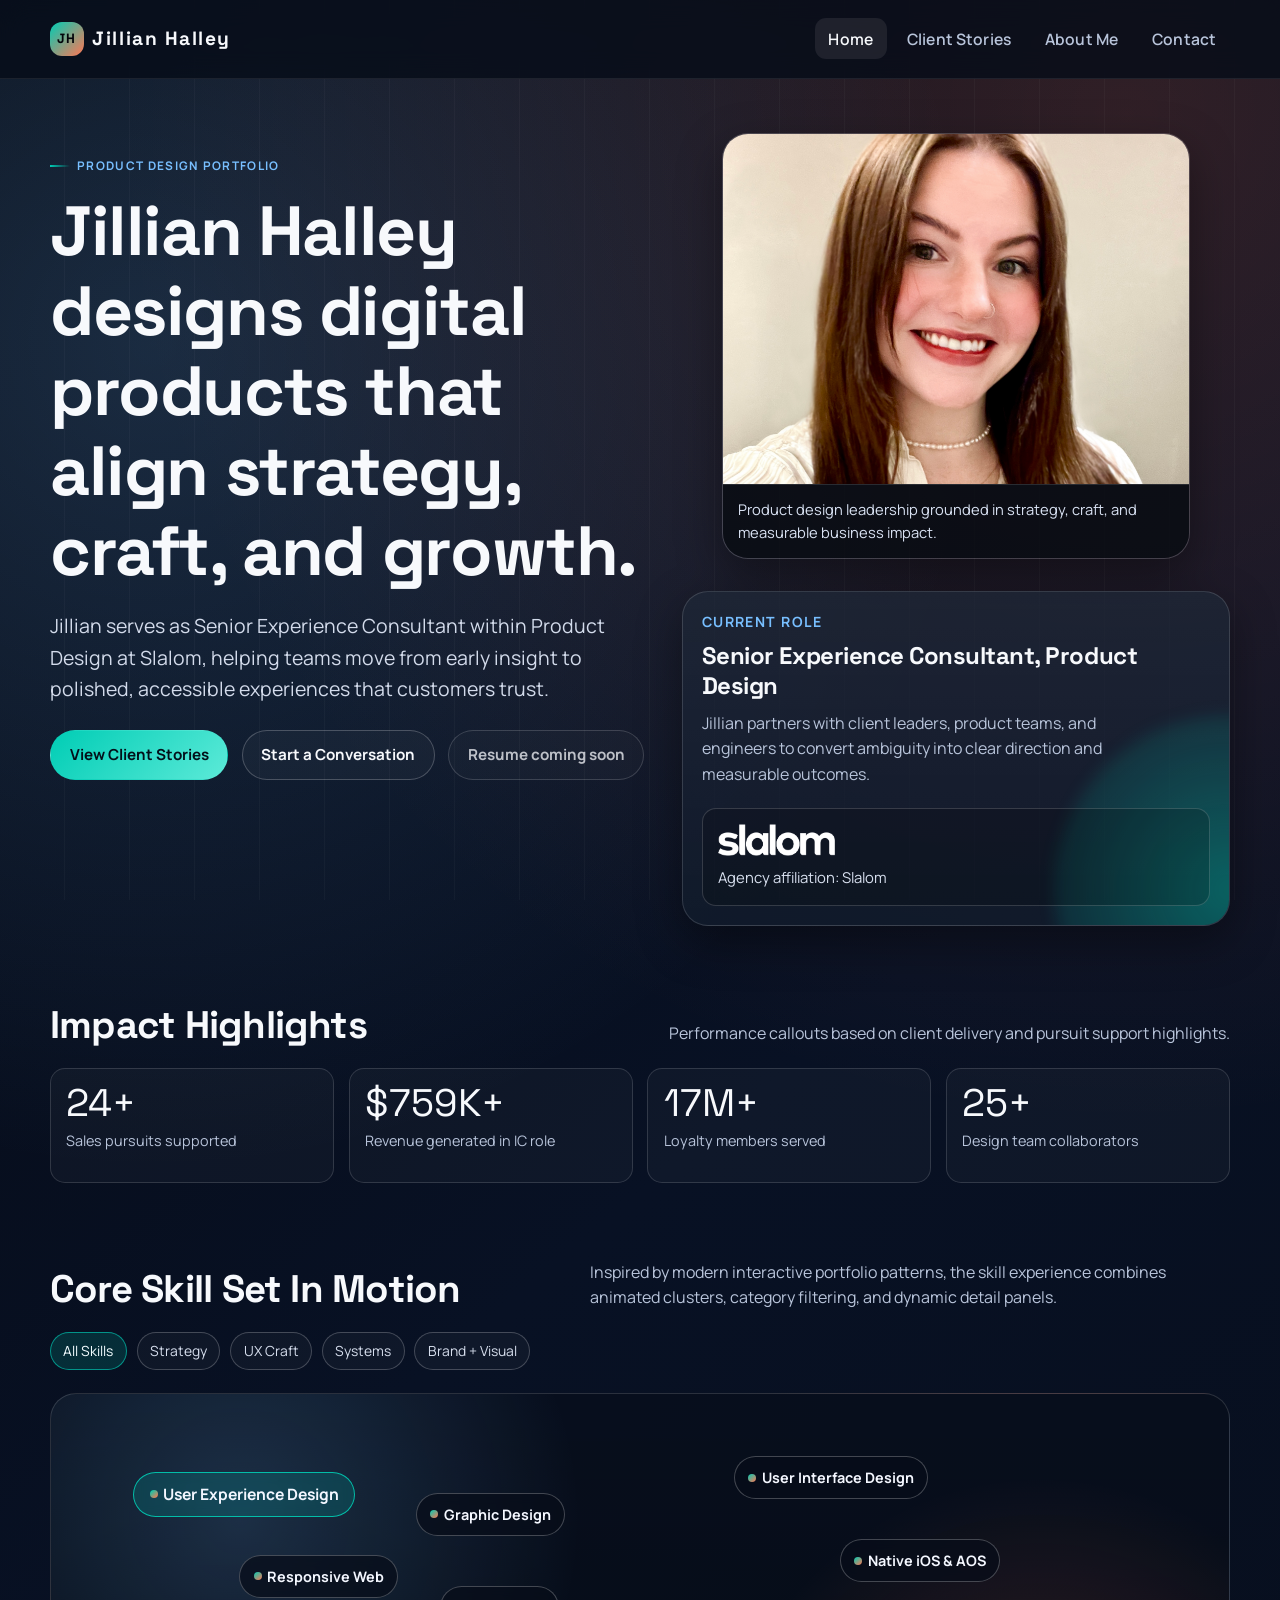
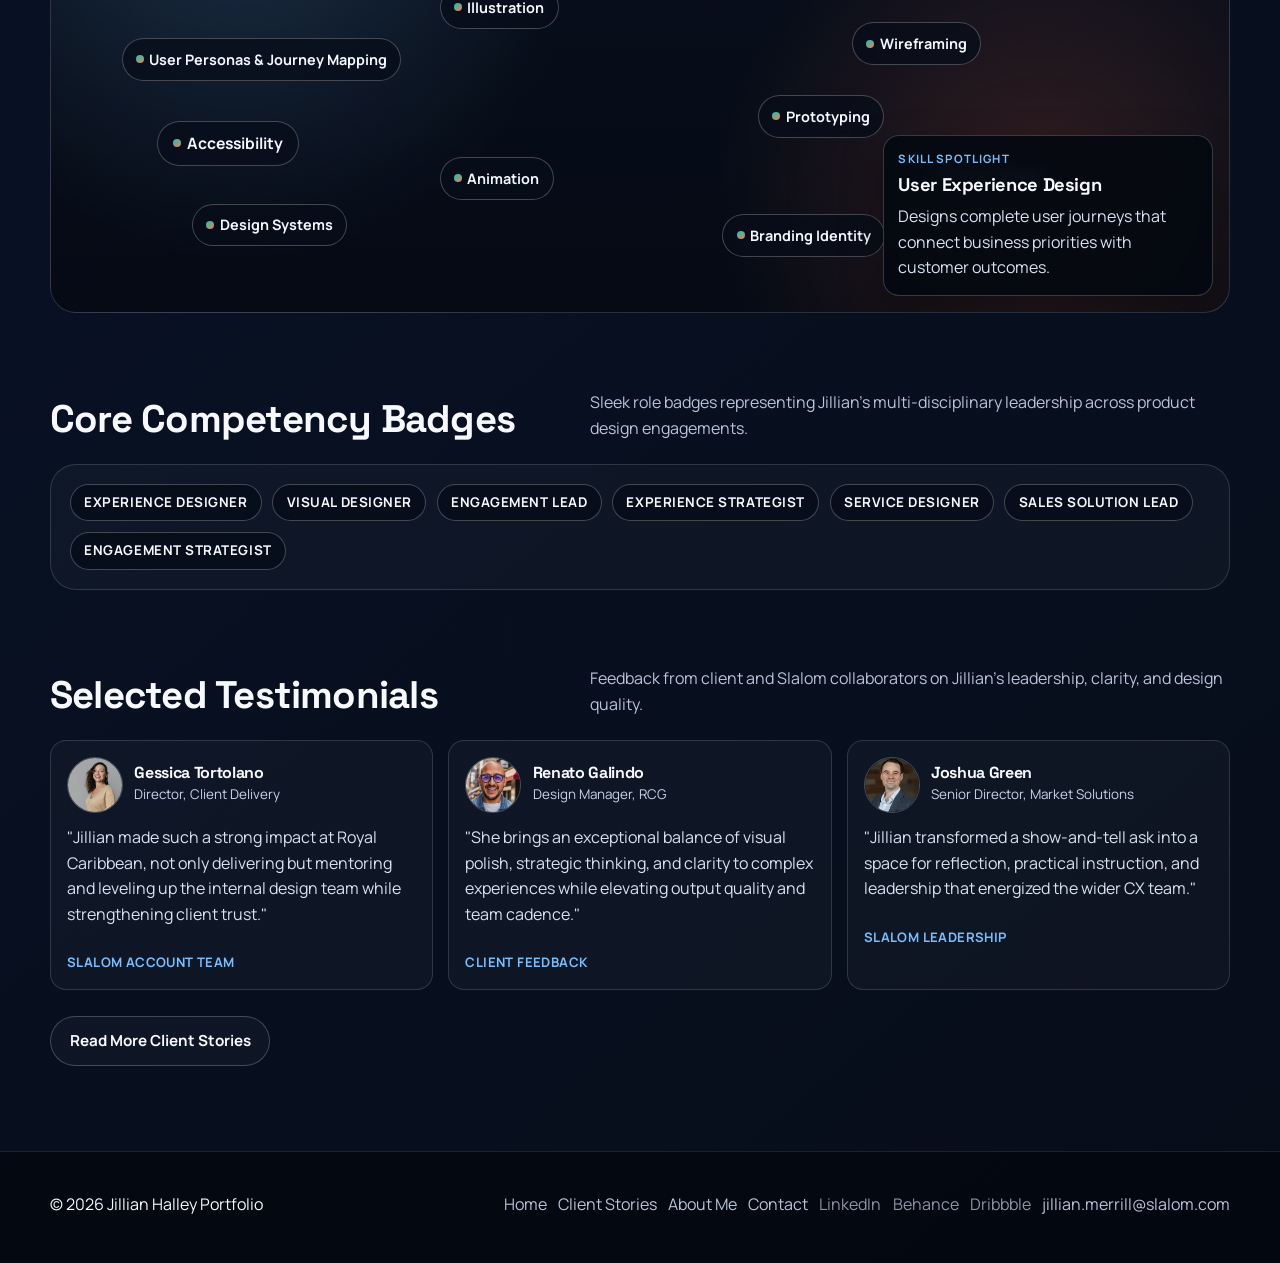
==== index.html @ aed51d33 "Add new testimonial image for Renato Galindo" ====
<!doctype html>
<html lang="en">
  <head>
    <meta charset="UTF-8" />
    <meta name="viewport" content="width=device-width, initial-scale=1.0" />
    <title>Jillian Halley | Portfolio</title>
    <meta
      name="description"
      content="Portfolio site for Jillian Halley, Senior Experience Consultant within Product Design at Slalom."
    />
    <link rel="stylesheet" href="styles.css" />
  </head>
  <body>
    <a class="skip-link" href="#main-content">Skip to main content</a>

    <header class="site-header">
      <div class="container nav-wrap">
        <a class="brand" href="index.html" aria-label="Jillian Halley home">
          <span class="brand-mark">JH</span>
          Jillian Halley
        </a>
        <button class="menu-toggle" type="button" aria-expanded="false" aria-controls="primary-nav">Menu</button>
        <nav class="site-nav" id="primary-nav" aria-label="Primary">
          <ul>
            <li><a href="index.html" aria-current="page">Home</a></li>
            <li><a href="client-stories.html">Client Stories</a></li>
            <li><a href="about.html">About Me</a></li>
            <li><a href="contact.html">Contact</a></li>
          </ul>
        </nav>
      </div>
    </header>

    <main id="main-content">
      <section class="container hero reveal">
        <div class="hero-copy">
          <p class="eyebrow">Product Design Portfolio</p>
          <h1>Jillian Halley designs digital products that align strategy, craft, and growth.</h1>
          <p class="lead">
            Jillian serves as Senior Experience Consultant within Product Design at Slalom, helping teams move
            from early insight to polished, accessible experiences that customers trust.
          </p>
          <div class="hero-actions">
            <a class="btn btn-primary" href="client-stories.html">View Client Stories</a>
            <a class="btn btn-secondary" href="contact.html">Start a Conversation</a>
            <a class="btn btn-secondary" data-site-link="resume-url" href="#" target="_blank" rel="noopener">
              <span data-site-text="resume-label">Resume coming soon</span>
            </a>
          </div>
        </div>

        <div class="hero-visual reveal" aria-label="Jillian portrait and role details">
          <figure class="hero-portrait-card">
            <img src="Jillian_Profile_Photo.jpg" alt="Portrait of Jillian Halley" />
            <figcaption>
              Product design leadership grounded in strategy, craft, and measurable business impact.
            </figcaption>
          </figure>

          <aside class="hero-panel" aria-label="Current role and affiliation">
            <div class="panel-content">
              <p class="panel-title">Current Role</p>
              <h2 class="panel-heading">Senior Experience Consultant, Product Design</h2>
              <p class="panel-copy">
                Jillian partners with client leaders, product teams, and engineers to convert ambiguity into clear
                direction and measurable outcomes.
              </p>
              <div class="slalom-lockup">
                <img src="slalom-logo-white-1500x400.png" alt="Slalom logo" />
                <p>Agency affiliation: Slalom</p>
              </div>
            </div>
          </aside>
        </div>
      </section>

      <section class="container section-block reveal" aria-labelledby="impact-heading">
        <div class="section-head">
          <h2 id="impact-heading">Impact Highlights</h2>
          <p>Performance callouts based on client delivery and pursuit support highlights.</p>
        </div>
        <div class="stat-grid">
          <article class="stat-card">
            <div class="stat-number" data-value="28" data-suffix="+">0</div>
            <p class="stat-label">Sales pursuits supported</p>
          </article>
          <article class="stat-card">
            <div class="stat-number" data-value="900" data-prefix="$" data-suffix="K+">0</div>
            <p class="stat-label">Revenue generated in IC role</p>
          </article>
          <article class="stat-card">
            <div class="stat-number" data-value="20" data-suffix="M+">0</div>
            <p class="stat-label">Loyalty members served</p>
          </article>
          <article class="stat-card">
            <div class="stat-number" data-value="30" data-suffix="+">0</div>
            <p class="stat-label">Design team collaborators</p>
          </article>
        </div>
      </section>

      <section class="container section-block reveal" aria-labelledby="skills-heading">
        <div class="section-head">
          <h2 id="skills-heading">Core Skill Set In Motion</h2>
          <p>
            Inspired by modern interactive portfolio patterns, the skill experience combines animated clusters,
            category filtering, and dynamic detail panels.
          </p>
        </div>

        <div class="skills-toolbar" role="toolbar" aria-label="Filter skills by domain">
          <button class="skill-filter is-active" type="button" data-filter="all">All Skills</button>
          <button class="skill-filter" type="button" data-filter="strategy">Strategy</button>
          <button class="skill-filter" type="button" data-filter="ux">UX Craft</button>
          <button class="skill-filter" type="button" data-filter="systems">Systems</button>
          <button class="skill-filter" type="button" data-filter="brand">Brand + Visual</button>
        </div>

        <div class="skills-lab" id="skills-lab" aria-label="Interactive skill map">
          <button class="skill-node is-featured" type="button" data-skill-group="strategy" data-depth="0.18" data-skill-label="User Experience Design" data-skill-detail="Designs complete user journeys that connect business priorities with customer outcomes." style="--x: 7%; --y: 15%; --delay: 0.2s;">User Experience Design</button>
          <button class="skill-node" type="button" data-skill-group="ux" data-depth="0.25" data-skill-label="User Interface Design" data-skill-detail="Builds polished, accessible interfaces that feel cohesive across product ecosystems." style="--x: 58%; --y: 12%; --delay: 0.7s;">User Interface Design</button>
          <button class="skill-node" type="button" data-skill-group="ux" data-depth="0.31" data-skill-label="Responsive Web" data-skill-detail="Designs adaptable layouts and interaction patterns for desktop, tablet, and mobile contexts." style="--x: 16%; --y: 31%; --delay: 0.3s;">Responsive Web</button>
          <button class="skill-node" type="button" data-skill-group="ux" data-depth="0.36" data-skill-label="Native iOS &amp; AOS" data-skill-detail="Shapes native mobile experiences tuned for platform conventions and behavior expectations." style="--x: 67%; --y: 28%; --delay: 0.8s;">Native iOS &amp; AOS</button>
          <button class="skill-node" type="button" data-skill-group="strategy" data-depth="0.22" data-skill-label="User Personas &amp; Journey Mapping" data-skill-detail="Synthesizes insights into practical artifacts that align teams around priority moments." style="--x: 6%; --y: 47%; --delay: 0.55s;">User Personas &amp; Journey Mapping</button>
          <button class="skill-node" type="button" data-skill-group="ux" data-depth="0.17" data-skill-label="Wireframing" data-skill-detail="Rapidly prototypes information architecture and interaction concepts for early alignment." style="--x: 68%; --y: 44%; --delay: 0.18s;">Wireframing</button>
          <button class="skill-node" type="button" data-skill-group="ux" data-depth="0.24" data-skill-label="Prototyping" data-skill-detail="Creates high-fidelity interaction prototypes to validate behavior before development." style="--x: 60%; --y: 58%; --delay: 0.9s;">Prototyping</button>
          <button class="skill-node is-featured" type="button" data-skill-group="strategy" data-depth="0.29" data-skill-label="Accessibility" data-skill-detail="Applies inclusive design standards to ensure products are usable and equitable for all users." style="--x: 9%; --y: 63%; --delay: 0.35s;">Accessibility</button>
          <button class="skill-node" type="button" data-skill-group="strategy" data-depth="0.34" data-skill-label="Service Design" data-skill-detail="Connects frontstage and backstage experiences to improve full-service journeys." style="--x: 73%; --y: 69%; --delay: 0.6s;">Service Design</button>
          <button class="skill-node" type="button" data-skill-group="systems" data-depth="0.23" data-skill-label="Design Systems" data-skill-detail="Develops scalable component logic and governance for consistent product delivery." style="--x: 12%; --y: 79%; --delay: 0.45s;">Design Systems</button>
          <button class="skill-node" type="button" data-skill-group="brand" data-depth="0.2" data-skill-label="Branding Identity" data-skill-detail="Aligns visual language and experience tone to strengthen brand recognition and trust." style="--x: 57%; --y: 81%; --delay: 0.95s;">Branding Identity</button>
          <button class="skill-node" type="button" data-skill-group="brand" data-depth="0.3" data-skill-label="Graphic Design" data-skill-detail="Creates communication assets that clarify ideas and strengthen narrative impact." style="--x: 31%; --y: 19%; --delay: 0.38s;">Graphic Design</button>
          <button class="skill-node" type="button" data-skill-group="brand" data-depth="0.27" data-skill-label="Illustration" data-skill-detail="Uses tailored illustration systems to add character, clarity, and emotional resonance." style="--x: 33%; --y: 37%; --delay: 0.65s;">Illustration</button>
          <button class="skill-node" type="button" data-skill-group="brand" data-depth="0.33" data-skill-label="Animation" data-skill-detail="Designs motion behaviors that guide attention and make interactions feel intuitive." style="--x: 33%; --y: 70%; --delay: 0.84s;">Animation</button>

          <aside class="skills-detail" aria-live="polite">
            <p class="skills-detail-eyebrow">Skill Spotlight</p>
            <h3 class="skills-detail-title">User Experience Design</h3>
            <p class="skills-detail-copy">Designs complete user journeys that connect business priorities with customer outcomes.</p>
          </aside>
        </div>
      </section>

      <section class="container section-block reveal" aria-labelledby="roles-heading">
        <div class="section-head">
          <h2 id="roles-heading">Core Competency Badges</h2>
          <p>Sleek role badges representing Jillian's multi-disciplinary leadership across product design engagements.</p>
        </div>
        <div class="roles-panel">
          <div class="badge-grid">
            <span class="role-badge" tabindex="0">Experience Designer<span class="role-hint">Leads end-to-end product journeys from discovery through high-fidelity validation.</span></span>
            <span class="role-badge" tabindex="0">Visual Designer<span class="role-hint">Translates strategy into crisp interfaces, typography, color systems, and interaction rhythm.</span></span>
            <span class="role-badge" tabindex="0">Engagement Lead<span class="role-hint">Aligns teams, manages momentum, and ensures design decisions stay connected to outcomes.</span></span>
            <span class="role-badge" tabindex="0">Experience Strategist<span class="role-hint">Defines opportunity spaces, prioritizes journeys, and builds a roadmap grounded in evidence.</span></span>
            <span class="role-badge" tabindex="0">Service Designer<span class="role-hint">Orchestrates frontstage and backstage touchpoints to improve full-service continuity.</span></span>
            <span class="role-badge" tabindex="0">Sales Solution Lead<span class="role-hint">Strengthens pursuit narratives with design-led storytelling and practical solution vision.</span></span>
            <span class="role-badge" tabindex="0">Engagement Strategist<span class="role-hint">Connects stakeholder goals, delivery plans, and design execution into one strategic thread.</span></span>
          </div>
        </div>
      </section>

      <section class="container section-block reveal" aria-labelledby="testimonials-heading">
        <div class="section-head">
          <h2 id="testimonials-heading">Selected Testimonials</h2>
          <p>Feedback from client and Slalom collaborators on Jillian's leadership, clarity, and design quality.</p>
        </div>
        <div class="quote-grid quote-grid-featured">
          <article class="quote-card quote-card-with-photo">
            <div class="quote-person">
              <img src="assets/testimonials/gessica-tortolano.jpg" alt="Portrait of Gessica Tortolano" />
              <div>
                <h3>Gessica Tortolano</h3>
                <p>Director, Client Delivery</p>
              </div>
            </div>
            <p>
              "Jillian made such a strong impact at Royal Caribbean, not only delivering but mentoring and leveling
              up the internal design team while strengthening client trust."
            </p>
            <span class="quote-source">Slalom Account Team</span>
          </article>
          <article class="quote-card quote-card-with-photo">
            <div class="quote-person">
              <img src="assets/testimonials/renato-galindo.jpg" alt="Portrait of Renato Galindo" />
              <div>
                <h3>Renato Galindo</h3>
                <p>Design Manager, RCG</p>
              </div>
            </div>
            <p>
              "She brings an exceptional balance of visual polish, strategic thinking, and clarity to complex
              experiences while elevating output quality and team cadence."
            </p>
            <span class="quote-source">Client Feedback</span>
          </article>
          <article class="quote-card quote-card-with-photo">
            <div class="quote-person">
              <img src="assets/testimonials/joshua-green.jpg" alt="Portrait of Joshua Green" />
              <div>
                <h3>Joshua Green</h3>
                <p>Senior Director, Market Solutions</p>
              </div>
            </div>
            <p>
              "Jillian transformed a show-and-tell ask into a space for reflection, practical instruction, and
              leadership that energized the wider CX team."
            </p>
            <span class="quote-source">Slalom Leadership</span>
          </article>
        </div>
        <div class="hero-actions">
          <a class="btn btn-secondary" href="client-stories.html">Read More Client Stories</a>
        </div>
      </section>
    </main>

    <footer class="site-footer">
      <div class="container footer-wrap">
        <p>&copy; <span class="js-year"></span> Jillian Halley Portfolio</p>
        <ul class="footer-links" aria-label="Footer links">
          <li><a href="index.html">Home</a></li>
          <li><a href="client-stories.html">Client Stories</a></li>
          <li><a href="about.html">About Me</a></li>
          <li><a href="contact.html">Contact</a></li>
          <li><a data-site-link="linkedin-url" href="#" target="_blank" rel="noopener">LinkedIn</a></li>
          <li><a data-site-link="behance-url" href="#" target="_blank" rel="noopener">Behance</a></li>
          <li><a data-site-link="dribbble-url" href="#" target="_blank" rel="noopener">Dribbble</a></li>
          <li><a data-site-link="contact-email" href="#">Email</a></li>
        </ul>
      </div>
    </footer>

    <script src="site-content.js"></script>
    <script src="script.js"></script>
  </body>
</html>
---- styles.css ----
@import url('https://fonts.googleapis.com/css2?family=Manrope:wght@400;500;600;700;800&family=Space+Grotesk:wght@500;600;700&display=swap');

:root {
  --bg: #070d19;
  --bg-soft: #101a2c;
  --bg-elevated: rgba(12, 22, 40, 0.74);
  --text: #f7f9fc;
  --muted: #b8c4da;
  --accent: #00cdb5;
  --accent-2: #ff7654;
  --accent-3: #78bfff;
  --line: rgba(255, 255, 255, 0.14);
  --ring: rgba(0, 205, 181, 0.35);
  --shadow: 0 16px 45px rgba(0, 0, 0, 0.38);
  --radius-lg: 26px;
  --radius-md: 16px;
  --radius-sm: 12px;
  --max-width: 1180px;
}

* {
  box-sizing: border-box;
}

html {
  scroll-behavior: smooth;
}

body {
  margin: 0;
  font-family: 'Manrope', 'Avenir Next', 'Segoe UI', sans-serif;
  color: var(--text);
  line-height: 1.6;
  background:
    radial-gradient(circle at 12% 12%, rgba(120, 191, 255, 0.18), transparent 30%),
    radial-gradient(circle at 88% 4%, rgba(255, 118, 84, 0.17), transparent 34%),
    linear-gradient(140deg, #050913 0%, #081124 44%, #070d19 100%);
  min-height: 100vh;
}

body::before {
  content: '';
  position: fixed;
  inset: 0;
  z-index: -1;
  background:
    repeating-linear-gradient(
      90deg,
      transparent 0,
      transparent 64px,
      rgba(255, 255, 255, 0.03) 64px,
      rgba(255, 255, 255, 0.03) 65px
    );
  pointer-events: none;
}

img {
  max-width: 100%;
  display: block;
}

a {
  color: inherit;
}

.skip-link {
  position: absolute;
  left: -999px;
  top: 0;
  background: #ffffff;
  color: #071024;
  padding: 0.65rem 0.95rem;
  border-radius: 0 0 10px 10px;
  z-index: 1000;
}

.skip-link:focus {
  left: 14px;
}

.container {
  width: min(100% - 2.2rem, var(--max-width));
  margin: 0 auto;
}

.site-header {
  position: sticky;
  top: 0;
  z-index: 40;
  backdrop-filter: blur(14px);
  background: rgba(7, 13, 25, 0.82);
  border-bottom: 1px solid rgba(255, 255, 255, 0.08);
}

.nav-wrap {
  display: flex;
  align-items: center;
  justify-content: space-between;
  gap: 1rem;
  min-height: 78px;
}

.brand {
  font-family: 'Space Grotesk', 'Avenir Next', sans-serif;
  font-size: 1.2rem;
  font-weight: 700;
  text-decoration: none;
  letter-spacing: 0.08em;
  display: inline-flex;
  align-items: center;
  gap: 0.55rem;
}

.brand-mark {
  width: 2.1rem;
  height: 2.1rem;
  border-radius: 0.75rem;
  background: linear-gradient(135deg, var(--accent) 0%, var(--accent-2) 100%);
  color: #03050a;
  display: inline-grid;
  place-items: center;
  font-size: 0.84rem;
  font-weight: 800;
}

.site-nav ul {
  list-style: none;
  margin: 0;
  padding: 0;
  display: flex;
  align-items: center;
  gap: 0.4rem;
}

.site-nav a {
  text-decoration: none;
  font-weight: 600;
  font-size: 0.98rem;
  letter-spacing: 0.01em;
  padding: 0.6rem 0.86rem;
  border-radius: 0.7rem;
  color: var(--muted);
}

.site-nav a:hover,
.site-nav a:focus-visible,
.site-nav a[aria-current='page'] {
  color: var(--text);
  background: rgba(255, 255, 255, 0.08);
}

.menu-toggle {
  display: none;
  border: 1px solid var(--line);
  background: rgba(255, 255, 255, 0.04);
  color: var(--text);
  padding: 0.46rem 0.82rem;
  border-radius: 0.65rem;
  font-weight: 700;
}

main {
  padding: 2.4rem 0 5.3rem;
}

.section-block {
  margin-top: 4.8rem;
}

.eyebrow {
  display: inline-flex;
  align-items: center;
  gap: 0.45rem;
  margin: 0 0 0.95rem;
  color: var(--accent-3);
  text-transform: uppercase;
  letter-spacing: 0.11em;
  font-size: 0.74rem;
  font-weight: 700;
}

.eyebrow::before {
  content: '';
  width: 1.25rem;
  height: 2px;
  background: linear-gradient(90deg, var(--accent), transparent);
}

h1,
h2,
h3 {
  margin: 0;
  line-height: 1.15;
  font-family: 'Space Grotesk', 'Avenir Next', sans-serif;
  letter-spacing: -0.02em;
}

h1 {
  font-size: clamp(2.2rem, 6vw, 4.35rem);
  max-width: 14ch;
}

h2 {
  font-size: clamp(1.5rem, 3vw, 2.4rem);
}

.hero {
  display: grid;
  grid-template-columns: 1.05fr 0.95fr;
  gap: 1.6rem;
  align-items: stretch;
}

.hero-visual {
  display: grid;
  gap: 1rem;
}

.hero-portrait-card {
  border: 1px solid var(--line);
  border-radius: var(--radius-lg);
  overflow: hidden;
  background: rgba(255, 255, 255, 0.04);
  box-shadow: var(--shadow);
}

.hero-portrait-card img {
  width: 100%;
  aspect-ratio: 4 / 3;
  object-fit: cover;
}

.hero-portrait-card figcaption {
  margin: 0;
  padding: 0.8rem 0.95rem;
  color: #d9e2f3;
  font-size: 0.92rem;
  border-top: 1px solid rgba(255, 255, 255, 0.12);
  background: rgba(5, 9, 16, 0.8);
}

.hero-copy {
  padding: 2rem 0 0.6rem;
}

.lead {
  margin: 1.2rem 0 0;
  font-size: clamp(1rem, 1.6vw, 1.22rem);
  color: #d3dbeb;
  max-width: 58ch;
}

.hero-actions {
  display: flex;
  align-items: center;
  gap: 0.85rem;
  margin-top: 1.65rem;
  flex-wrap: wrap;
}

.btn {
  text-decoration: none;
  display: inline-flex;
  align-items: center;
  justify-content: center;
  gap: 0.4rem;
  border-radius: 999px;
  padding: 0.74rem 1.16rem;
  font-weight: 700;
  font-size: 0.95rem;
  border: 1px solid transparent;
  transition: transform 220ms ease, background-color 220ms ease, border-color 220ms ease;
}

.btn:hover,
.btn:focus-visible {
  transform: translateY(-2px);
}

.btn-primary {
  color: #03101a;
  background: linear-gradient(135deg, var(--accent), #5cead8);
}

.btn-secondary {
  border-color: rgba(255, 255, 255, 0.22);
  color: var(--text);
  background: rgba(255, 255, 255, 0.03);
}

.hero-panel {
  border: 1px solid var(--line);
  border-radius: var(--radius-lg);
  background:
    linear-gradient(180deg, rgba(255, 255, 255, 0.06), rgba(255, 255, 255, 0.02)),
    var(--bg-elevated);
  box-shadow: var(--shadow);
  position: relative;
  overflow: hidden;
}

.hero-panel::after {
  content: '';
  position: absolute;
  inset: auto -32% -42% auto;
  width: 350px;
  aspect-ratio: 1 / 1;
  border-radius: 50%;
  background: radial-gradient(circle, rgba(0, 205, 181, 0.4), rgba(0, 205, 181, 0));
  filter: blur(8px);
}

.panel-content {
  padding: 1.2rem;
  position: relative;
  z-index: 2;
}

.panel-title {
  margin: 0;
  font-size: 0.88rem;
  text-transform: uppercase;
  letter-spacing: 0.1em;
  color: var(--accent-3);
  font-weight: 700;
}

.panel-heading {
  margin-top: 0.45rem;
  font-size: 1.5rem;
  line-height: 1.25;
}

.panel-copy {
  margin-top: 0.62rem;
  color: var(--muted);
  max-width: 44ch;
}

.slalom-lockup {
  margin-top: 1.3rem;
  border: 1px solid rgba(255, 255, 255, 0.16);
  border-radius: 14px;
  padding: 0.95rem;
  background: rgba(0, 0, 0, 0.18);
}

.slalom-lockup img {
  height: 1.95rem;
  width: auto;
  object-fit: contain;
}

.slalom-lockup p {
  margin: 0.65rem 0 0;
  font-size: 0.93rem;
  color: #d8e0ef;
}

.stat-grid {
  display: grid;
  grid-template-columns: repeat(4, minmax(0, 1fr));
  gap: 0.92rem;
  margin-top: 1.3rem;
}

.stat-card {
  border: 1px solid var(--line);
  border-radius: 15px;
  padding: 0.95rem;
  background: rgba(255, 255, 255, 0.03);
}

.stat-number {
  font-family: 'Space Grotesk', 'Avenir Next', sans-serif;
  font-size: clamp(1.5rem, 4vw, 2.4rem);
  line-height: 1;
}

.stat-label {
  margin-top: 0.42rem;
  color: var(--muted);
  font-size: 0.9rem;
}

.section-head {
  display: flex;
  justify-content: space-between;
  gap: 1rem;
  align-items: flex-end;
}

.section-head p {
  margin: 0;
  color: var(--muted);
  max-width: 64ch;
}

.skills-toolbar {
  margin-top: 1.35rem;
  display: flex;
  gap: 0.6rem;
  flex-wrap: wrap;
}

.skill-filter {
  border: 1px solid rgba(255, 255, 255, 0.22);
  border-radius: 999px;
  background: rgba(255, 255, 255, 0.03);
  color: #d6deed;
  font: inherit;
  font-size: 0.87rem;
  padding: 0.42rem 0.78rem;
  cursor: pointer;
  transition: border-color 220ms ease, background-color 220ms ease, color 220ms ease;
}

.skill-filter.is-active,
.skill-filter:hover,
.skill-filter:focus-visible {
  background: rgba(0, 205, 181, 0.16);
  border-color: rgba(0, 205, 181, 0.65);
  color: #f2fdff;
}

.skills-lab {
  position: relative;
  min-height: 520px;
  margin-top: 1.45rem;
  border: 1px solid var(--line);
  border-radius: var(--radius-lg);
  background:
    radial-gradient(circle at 16% 24%, rgba(120, 191, 255, 0.2), transparent 32%),
    radial-gradient(circle at 84% 78%, rgba(255, 118, 84, 0.22), transparent 30%),
    rgba(9, 15, 28, 0.77);
  overflow: hidden;
  perspective: 1200px;
  --cursor-x: 50%;
  --cursor-y: 50%;
  --skills-radial-size: 420px;
  --skills-radial-alpha: 0.24;
  --skills-glow-size: 190px;
  --skills-glow-alpha: 0.28;
  --skills-trail-size: 260px;
  --skills-trail-alpha: 0.14;
}

.skills-lab::before {
  content: '';
  position: absolute;
  inset: 0;
  background: linear-gradient(180deg, transparent, rgba(0, 0, 0, 0.28));
}

.skills-lab::after {
  content: '';
  position: absolute;
  inset: 0;
  pointer-events: none;
  opacity: 0;
  background: radial-gradient(
    var(--skills-radial-size) circle at var(--cursor-x) var(--cursor-y),
    rgba(0, 205, 181, var(--skills-radial-alpha)),
    transparent 72%
  );
  transition: opacity 280ms ease;
}

.skills-lab.is-pointer-active::after {
  opacity: 1;
}

.skills-cursor-glow,
.skills-cursor-trail {
  position: absolute;
  left: 0;
  top: 0;
  pointer-events: none;
  border-radius: 50%;
  z-index: 2;
  opacity: 0;
  transition: opacity 220ms ease;
}

.skills-cursor-glow {
  width: var(--skills-glow-size);
  height: var(--skills-glow-size);
  background: radial-gradient(circle, rgba(120, 191, 255, var(--skills-glow-alpha)), rgba(120, 191, 255, 0));
  filter: blur(2px);
}

.skills-cursor-trail {
  width: var(--skills-trail-size);
  height: var(--skills-trail-size);
  background: radial-gradient(circle, rgba(255, 118, 84, var(--skills-trail-alpha)), rgba(255, 118, 84, 0));
  filter: blur(8px);
}

.skills-lab.is-pointer-active .skills-cursor-glow,
.skills-lab.is-pointer-active .skills-cursor-trail {
  opacity: 1;
}

.skill-node {
  position: absolute;
  left: var(--x);
  top: var(--y);
  z-index: 3;
  display: inline-flex;
  align-items: center;
  gap: 0.35rem;
  border: 1px solid rgba(255, 255, 255, 0.24);
  border-radius: 999px;
  padding: 0.56rem 0.82rem;
  background: rgba(7, 13, 25, 0.73);
  color: #f4f7ff;
  backdrop-filter: blur(6px);
  font: inherit;
  font-size: 0.9rem;
  font-weight: 700;
  white-space: nowrap;
  cursor: pointer;
  opacity: 0;
  transform: translate3d(0, 14px, 0) scale(0.96);
  animation: nodeFloat 6.3s ease-in-out infinite;
  animation-delay: var(--delay);
  animation-play-state: paused;
  transition:
    transform 260ms ease,
    border-color 220ms ease,
    background-color 220ms ease,
    opacity 360ms ease,
    filter 220ms ease;
}

.skills-lab.is-ready .skill-node {
  opacity: 1;
  transform: translate3d(0, 0, 0) scale(1);
  transition-delay: var(--delay);
  animation-play-state: running;
}

.skill-node::before {
  content: '';
  width: 0.5rem;
  height: 0.5rem;
  border-radius: 50%;
  background: linear-gradient(140deg, var(--accent), var(--accent-2));
}

.skill-node:hover,
.skill-node:focus-visible,
.skill-node.is-active {
  transform: translate3d(0, -4px, 0) scale(1.02);
  border-color: rgba(0, 205, 181, 0.85);
  background: rgba(0, 205, 181, 0.16);
  filter: saturate(1.15);
}

.skill-node.is-featured {
  font-size: 0.98rem;
  padding-inline: 0.95rem;
}

.skill-node.is-hidden {
  opacity: 0.26;
  pointer-events: none;
}

.skills-lab.is-ready .skill-node.is-hidden {
  opacity: 0.22;
}

.skills-detail {
  position: absolute;
  right: 1rem;
  bottom: 1rem;
  width: min(330px, calc(100% - 2rem));
  z-index: 4;
  border: 1px solid rgba(255, 255, 255, 0.2);
  border-radius: 16px;
  background: rgba(4, 8, 16, 0.9);
  backdrop-filter: blur(8px);
  padding: 0.9rem;
  box-shadow: 0 18px 40px rgba(0, 0, 0, 0.34);
}

.skills-detail-eyebrow {
  margin: 0;
  font-size: 0.72rem;
  color: var(--accent-3);
  letter-spacing: 0.1em;
  text-transform: uppercase;
  font-weight: 700;
}

.skills-detail-title {
  margin-top: 0.35rem;
  font-size: 1.15rem;
}

.skills-detail-copy {
  margin: 0.55rem 0 0;
  color: #d9e2f3;
}

@keyframes nodeFloat {
  0%,
  100% {
    transform: translateY(0);
  }
  50% {
    transform: translateY(-8px);
  }
}

.roles-panel,
.quote-grid,
.story-grid,
.about-grid,
.contact-grid,
.timeline,
.contact-form {
  margin-top: 1.4rem;
}

.roles-panel {
  border: 1px solid var(--line);
  border-radius: var(--radius-lg);
  background: rgba(255, 255, 255, 0.03);
  padding: 1.18rem;
}

.badge-grid {
  display: flex;
  gap: 0.65rem;
  flex-wrap: wrap;
}

.role-badge {
  position: relative;
  display: inline-flex;
  align-items: center;
  border: 1px solid rgba(255, 255, 255, 0.24);
  border-radius: 999px;
  padding: 0.45rem 0.84rem;
  font-weight: 700;
  font-size: 0.84rem;
  text-transform: uppercase;
  letter-spacing: 0.04em;
  background: rgba(7, 13, 25, 0.8);
}

.role-badge::after {
  content: '';
  position: absolute;
  inset: -1px;
  border-radius: inherit;
  background: linear-gradient(120deg, rgba(0, 205, 181, 0.42), rgba(255, 118, 84, 0.4));
  opacity: 0;
  z-index: -1;
  transition: opacity 250ms ease;
}

.role-badge:hover::after,
.role-badge:focus-visible::after {
  opacity: 1;
}

.role-hint {
  position: absolute;
  left: 50%;
  bottom: calc(100% + 0.62rem);
  transform: translateX(-50%) translateY(6px);
  width: min(240px, 78vw);
  border: 1px solid rgba(255, 255, 255, 0.22);
  border-radius: 12px;
  background: rgba(3, 8, 18, 0.95);
  color: #e3ecff;
  padding: 0.58rem 0.68rem;
  text-transform: none;
  letter-spacing: 0;
  font-size: 0.78rem;
  line-height: 1.4;
  font-weight: 600;
  opacity: 0;
  pointer-events: none;
  transition: opacity 220ms ease, transform 220ms ease;
  box-shadow: 0 14px 30px rgba(0, 0, 0, 0.35);
}

.role-hint::after {
  content: '';
  position: absolute;
  left: 50%;
  top: 100%;
  width: 10px;
  height: 10px;
  background: rgba(3, 8, 18, 0.95);
  border-right: 1px solid rgba(255, 255, 255, 0.22);
  border-bottom: 1px solid rgba(255, 255, 255, 0.22);
  transform: translateX(-50%) rotate(45deg);
}

.role-badge:hover .role-hint,
.role-badge:focus-visible .role-hint {
  opacity: 1;
  transform: translateX(-50%) translateY(0);
}

.quote-grid,
.story-grid {
  display: grid;
  grid-template-columns: repeat(3, minmax(0, 1fr));
  gap: 0.95rem;
}

.quote-card,
.story-card,
.contact-card,
.timeline-card {
  border: 1px solid var(--line);
  border-radius: var(--radius-md);
  background: rgba(255, 255, 255, 0.03);
  padding: 1rem;
}

.quote-card p,
.story-card p,
.contact-card p,
.timeline-card p {
  margin: 0;
  color: #dae2f1;
}

.contact-card p + p {
  margin-top: 0.48rem;
}

.quote-source,
.story-meta {
  display: inline-block;
  margin-top: 0.8rem;
  color: var(--accent-3);
  font-size: 0.82rem;
  letter-spacing: 0.03em;
  text-transform: uppercase;
  font-weight: 700;
}

.quote-grid-featured {
  grid-template-columns: repeat(3, minmax(0, 1fr));
}

.quote-card-with-photo {
  display: flex;
  flex-direction: column;
  gap: 0.75rem;
}

.quote-person {
  display: flex;
  align-items: center;
  gap: 0.7rem;
}

.quote-person img {
  width: 56px;
  height: 56px;
  border-radius: 50%;
  object-fit: cover;
  border: 1px solid rgba(255, 255, 255, 0.24);
}

.quote-person h3 {
  margin: 0;
  font-size: 1rem;
}

.quote-person p {
  margin: 0.12rem 0 0;
  font-size: 0.84rem;
  color: #c7d3ea;
}

.story-card h3,
.contact-card h3,
.timeline-card h3 {
  margin-bottom: 0.7rem;
  font-size: 1.2rem;
}

.story-list {
  margin: 0.85rem 0 0;
  padding-left: 1.05rem;
  color: var(--muted);
}

.story-list li + li {
  margin-top: 0.45rem;
}

.page-hero {
  margin-bottom: 1.2rem;
}

.page-hero h1 {
  max-width: 18ch;
}

.about-grid {
  display: grid;
  grid-template-columns: minmax(260px, 370px) minmax(0, 1fr);
  gap: 1.4rem;
  align-items: start;
}

.about-photo {
  border-radius: 22px;
  overflow: hidden;
  border: 1px solid rgba(255, 255, 255, 0.25);
  box-shadow: var(--shadow);
}

.about-photo img {
  width: 100%;
  height: 100%;
  object-fit: cover;
}

.about-copy {
  border: 1px solid var(--line);
  border-radius: 22px;
  background: rgba(255, 255, 255, 0.03);
  padding: 1.2rem;
}

.about-copy p {
  margin: 0;
  color: #d5ddec;
}

.about-copy p + p {
  margin-top: 0.85rem;
}

.timeline {
  display: grid;
  grid-template-columns: repeat(3, minmax(0, 1fr));
  gap: 0.95rem;
}

.timeline-card h3 {
  font-size: 1.02rem;
  text-transform: uppercase;
  letter-spacing: 0.08em;
  color: var(--accent-3);
}

.contact-grid {
  display: grid;
  grid-template-columns: repeat(3, minmax(0, 1fr));
  gap: 0.95rem;
}

.contact-form {
  border: 1px solid var(--line);
  border-radius: var(--radius-lg);
  background: rgba(255, 255, 255, 0.03);
  padding: 1.2rem;
}

.contact-slalom-lockup {
  margin-top: 1.25rem;
  max-width: 520px;
}

.contact-form-classic {
  margin-top: 1.8rem;
  border-radius: 18px;
  border-color: rgba(255, 255, 255, 0.2);
  background: linear-gradient(180deg, rgba(255, 255, 255, 0.05), rgba(9, 14, 26, 0.8));
}

.mail-shell-head {
  display: flex;
  align-items: center;
  gap: 0.48rem;
  padding-bottom: 0.8rem;
  border-bottom: 1px solid rgba(255, 255, 255, 0.14);
}

.mail-shell-head span {
  width: 0.6rem;
  height: 0.6rem;
  border-radius: 50%;
  background: rgba(255, 255, 255, 0.26);
}

.mail-shell-head p {
  margin: 0 0 0 0.3rem;
  color: #c7d3eb;
  font-size: 0.88rem;
  font-weight: 700;
}

.form-row {
  display: grid;
  grid-template-columns: repeat(2, minmax(0, 1fr));
  gap: 0.8rem;
}

.form-field {
  margin-top: 0.8rem;
}

label {
  display: block;
  margin-bottom: 0.35rem;
  font-weight: 700;
  font-size: 0.9rem;
}

input,
textarea {
  width: 100%;
  border-radius: 12px;
  border: 1px solid rgba(255, 255, 255, 0.24);
  background: rgba(4, 8, 16, 0.78);
  color: var(--text);
  font: inherit;
  padding: 0.68rem 0.75rem;
}

textarea {
  min-height: 170px;
  resize: vertical;
}

input:focus-visible,
textarea:focus-visible,
button:focus-visible,
a:focus-visible {
  outline: 2px solid var(--ring);
  outline-offset: 2px;
}

.form-note {
  margin-top: 0.7rem;
  color: var(--muted);
  font-size: 0.9rem;
}

.form-status {
  margin-top: 0.7rem;
  color: #beffd9;
  font-weight: 700;
  min-height: 1.2em;
}

.site-footer {
  border-top: 1px solid rgba(255, 255, 255, 0.1);
  background: rgba(3, 7, 14, 0.74);
  padding: 1.5rem 0 1.8rem;
}

.footer-wrap {
  display: flex;
  align-items: center;
  justify-content: space-between;
  gap: 1rem;
  flex-wrap: wrap;
}

.footer-links {
  list-style: none;
  margin: 0;
  padding: 0;
  display: flex;
  gap: 0.7rem;
  flex-wrap: wrap;
}

.footer-links a {
  text-decoration: none;
  color: var(--muted);
}

.footer-links a:hover,
.footer-links a:focus-visible {
  color: var(--text);
}

.is-placeholder-link {
  opacity: 0.75;
  text-decoration-style: dashed;
}

.reveal {
  opacity: 0;
  transform: translateY(24px);
  transition: opacity 620ms ease, transform 620ms ease;
}

.reveal.is-visible {
  opacity: 1;
  transform: translateY(0);
}

@media (max-width: 1024px) {
  .hero,
  .about-grid {
    grid-template-columns: 1fr;
  }

  .skills-lab {
    --skills-radial-size: 340px;
    --skills-radial-alpha: 0.19;
    --skills-glow-size: 160px;
    --skills-glow-alpha: 0.2;
    --skills-trail-size: 210px;
    --skills-trail-alpha: 0.1;
  }

  .quote-grid,
  .story-grid,
  .timeline,
  .contact-grid,
  .stat-grid {
    grid-template-columns: repeat(2, minmax(0, 1fr));
  }

  .skills-lab {
    min-height: 620px;
  }
}

@media (max-width: 760px) {
  main {
    padding-top: 1.6rem;
  }

  .menu-toggle {
    display: inline-flex;
  }

  .site-nav {
    position: absolute;
    top: 78px;
    right: 1rem;
    width: min(260px, calc(100% - 2rem));
    border: 1px solid var(--line);
    border-radius: 12px;
    background: rgba(6, 11, 22, 0.96);
    box-shadow: var(--shadow);
    padding: 0.55rem;
    display: none;
  }

  .site-nav.open {
    display: block;
  }

  .site-nav ul {
    flex-direction: column;
    align-items: stretch;
  }

  .site-nav a {
    display: block;
  }

  .section-head {
    display: block;
  }

  .quote-grid,
  .story-grid,
  .timeline,
  .contact-grid,
  .stat-grid,
  .form-row {
    grid-template-columns: 1fr;
  }

  .skill-node {
    font-size: 0.82rem;
    max-width: 90%;
    overflow: hidden;
    text-overflow: ellipsis;
  }

  .skills-toolbar {
    overflow-x: auto;
    flex-wrap: nowrap;
    padding-bottom: 0.3rem;
  }

  .skills-lab {
    --skills-radial-size: 260px;
    --skills-radial-alpha: 0.13;
    --skills-glow-size: 120px;
    --skills-glow-alpha: 0.13;
    --skills-trail-size: 150px;
    --skills-trail-alpha: 0.05;
    min-height: 700px;
  }

  .skills-detail {
    width: calc(100% - 1.2rem);
    left: 0.6rem;
    right: 0.6rem;
  }
}

@media (pointer: coarse) {
  .skills-lab {
    --skills-radial-alpha: 0.1;
    --skills-glow-alpha: 0.1;
    --skills-trail-alpha: 0;
  }

  .skills-cursor-trail {
    display: none;
  }
}

@media (prefers-reduced-motion: reduce) {
  html {
    scroll-behavior: auto;
  }

  *,
  *::before,
  *::after {
    animation-duration: 1ms !important;
    animation-iteration-count: 1 !important;
    transition-duration: 1ms !important;
  }

  .reveal {
    opacity: 1;
    transform: none;
  }

  .skill-node {
    opacity: 1;
    transform: none;
    animation: none;
    transition: none;
  }

  .skills-lab::after,
  .skills-cursor-glow,
  .skills-cursor-trail {
    display: none;
  }
}
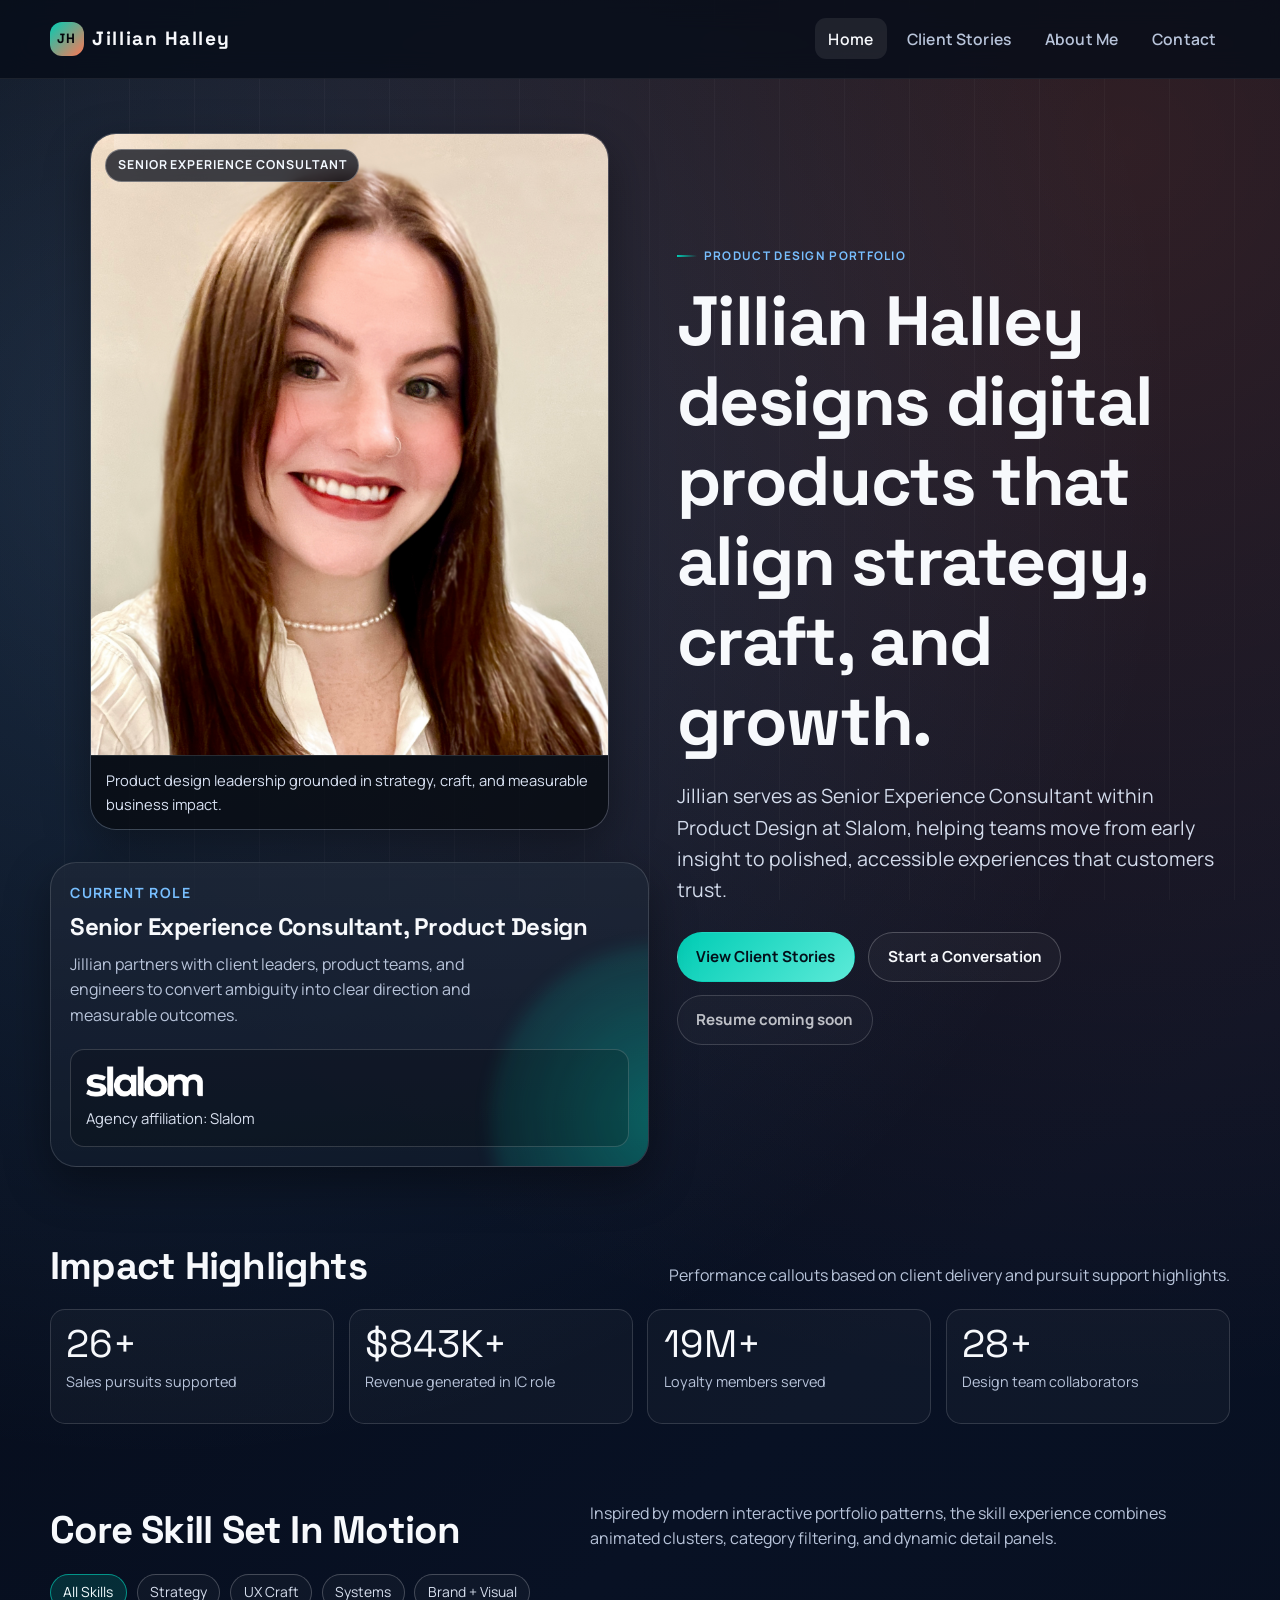
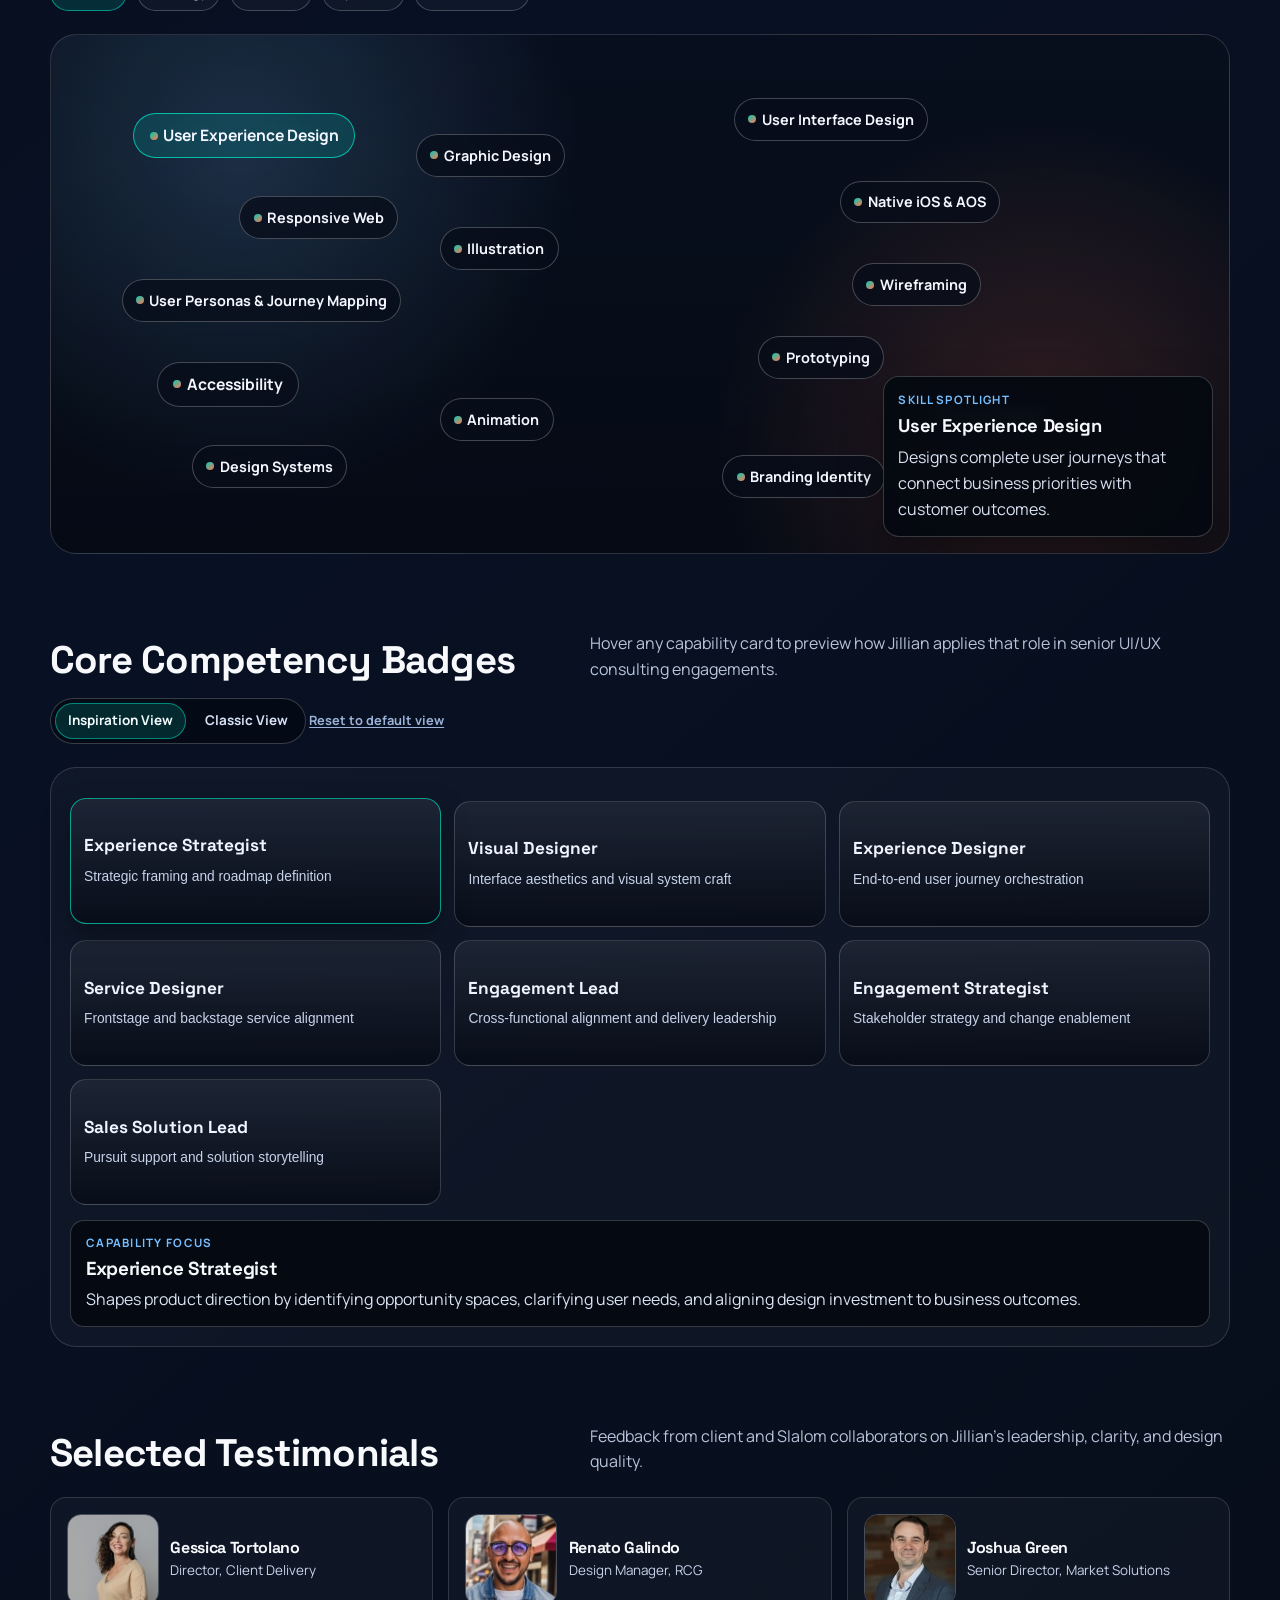
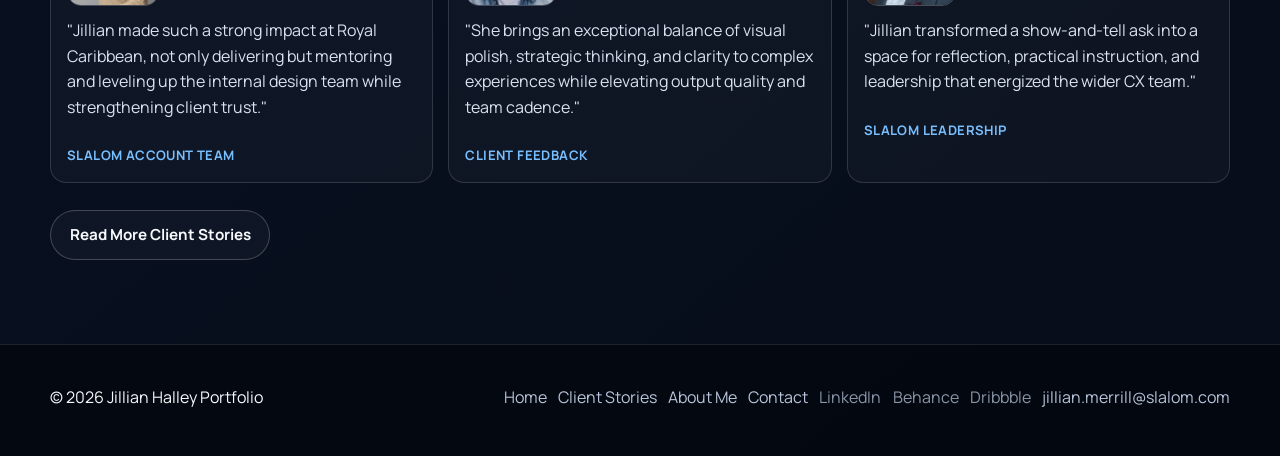
==== commit 87dfb0fb: "Refactor portfolio layout and enhance capability view functionality" ====
--- a/index.html
+++ b/index.html
@@ -33,6 +33,31 @@
 
     <main id="main-content">
       <section class="container hero reveal">
+        <div class="hero-visual reveal" aria-label="Jillian portrait and role details">
+          <figure class="hero-portrait-card">
+            <img src="Jillian_Profile_Photo.jpg" alt="Portrait of Jillian Halley" />
+            <span class="hero-floating-pill">Senior Experience Consultant</span>
+            <figcaption>
+              Product design leadership grounded in strategy, craft, and measurable business impact.
+            </figcaption>
+          </figure>
+
+          <aside class="hero-panel" aria-label="Current role and affiliation">
+            <div class="panel-content">
+              <p class="panel-title">Current Role</p>
+              <h2 class="panel-heading">Senior Experience Consultant, Product Design</h2>
+              <p class="panel-copy">
+                Jillian partners with client leaders, product teams, and engineers to convert ambiguity into clear
+                direction and measurable outcomes.
+              </p>
+              <div class="slalom-lockup">
+                <img src="slalom-logo-white-1500x400.png" alt="Slalom logo" />
+                <p>Agency affiliation: Slalom</p>
+              </div>
+            </div>
+          </aside>
+        </div>
+
         <div class="hero-copy">
           <p class="eyebrow">Product Design Portfolio</p>
           <h1>Jillian Halley designs digital products that align strategy, craft, and growth.</h1>
@@ -47,30 +72,6 @@
               <span data-site-text="resume-label">Resume coming soon</span>
             </a>
           </div>
-        </div>
-
-        <div class="hero-visual reveal" aria-label="Jillian portrait and role details">
-          <figure class="hero-portrait-card">
-            <img src="Jillian_Profile_Photo.jpg" alt="Portrait of Jillian Halley" />
-            <figcaption>
-              Product design leadership grounded in strategy, craft, and measurable business impact.
-            </figcaption>
-          </figure>
-
-          <aside class="hero-panel" aria-label="Current role and affiliation">
-            <div class="panel-content">
-              <p class="panel-title">Current Role</p>
-              <h2 class="panel-heading">Senior Experience Consultant, Product Design</h2>
-              <p class="panel-copy">
-                Jillian partners with client leaders, product teams, and engineers to convert ambiguity into clear
-                direction and measurable outcomes.
-              </p>
-              <div class="slalom-lockup">
-                <img src="slalom-logo-white-1500x400.png" alt="Slalom logo" />
-                <p>Agency affiliation: Slalom</p>
-              </div>
-            </div>
-          </aside>
         </div>
       </section>
 
@@ -143,18 +144,56 @@
       <section class="container section-block reveal" aria-labelledby="roles-heading">
         <div class="section-head">
           <h2 id="roles-heading">Core Competency Badges</h2>
-          <p>Sleek role badges representing Jillian's multi-disciplinary leadership across product design engagements.</p>
-        </div>
-        <div class="roles-panel">
-          <div class="badge-grid">
-            <span class="role-badge" tabindex="0">Experience Designer<span class="role-hint">Leads end-to-end product journeys from discovery through high-fidelity validation.</span></span>
-            <span class="role-badge" tabindex="0">Visual Designer<span class="role-hint">Translates strategy into crisp interfaces, typography, color systems, and interaction rhythm.</span></span>
-            <span class="role-badge" tabindex="0">Engagement Lead<span class="role-hint">Aligns teams, manages momentum, and ensures design decisions stay connected to outcomes.</span></span>
-            <span class="role-badge" tabindex="0">Experience Strategist<span class="role-hint">Defines opportunity spaces, prioritizes journeys, and builds a roadmap grounded in evidence.</span></span>
-            <span class="role-badge" tabindex="0">Service Designer<span class="role-hint">Orchestrates frontstage and backstage touchpoints to improve full-service continuity.</span></span>
-            <span class="role-badge" tabindex="0">Sales Solution Lead<span class="role-hint">Strengthens pursuit narratives with design-led storytelling and practical solution vision.</span></span>
-            <span class="role-badge" tabindex="0">Engagement Strategist<span class="role-hint">Connects stakeholder goals, delivery plans, and design execution into one strategic thread.</span></span>
+          <p>Hover any capability card to preview how Jillian applies that role in senior UI/UX consulting engagements.</p>
+        </div>
+
+        <div class="capability-view-switch" role="group" aria-label="Capability view mode">
+          <button class="capability-view-btn is-active" type="button" data-capability-view="inspiration">Inspiration View</button>
+          <button class="capability-view-btn" type="button" data-capability-view="classic">Classic View</button>
+        </div>
+        <button class="capability-view-reset" type="button" data-capability-reset>
+          Reset to default view
+        </button>
+
+        <div class="roles-panel" id="roles-panel" data-view="inspiration">
+          <div class="capability-grid" id="capability-grid">
+            <button class="capability-card is-active" type="button" data-capability-title="Experience Strategist" data-capability-desc="Shapes product direction by identifying opportunity spaces, clarifying user needs, and aligning design investment to business outcomes.">
+              <span class="capability-title">Experience Strategist</span>
+              <span class="capability-hover">Strategic framing and roadmap definition</span>
+            </button>
+            <button class="capability-card" type="button" data-capability-title="Visual Designer" data-capability-desc="Creates modern, cohesive visual systems across interfaces so products communicate clearly and feel premium, consistent, and on-brand.">
+              <span class="capability-title">Visual Designer</span>
+              <span class="capability-hover">Interface aesthetics and visual system craft</span>
+            </button>
+            <button class="capability-card" type="button" data-capability-title="Experience Designer" data-capability-desc="Designs end-to-end journeys across touchpoints to ensure interactions are intuitive, accessible, and user-centered from start to finish.">
+              <span class="capability-title">Experience Designer</span>
+              <span class="capability-hover">End-to-end user journey orchestration</span>
+            </button>
+            <button class="capability-card" type="button" data-capability-title="Service Designer" data-capability-desc="Connects customer-facing experiences with internal processes, teams, and systems to improve service quality and delivery reliability.">
+              <span class="capability-title">Service Designer</span>
+              <span class="capability-hover">Frontstage and backstage service alignment</span>
+            </button>
+            <button class="capability-card" type="button" data-capability-title="Engagement Lead" data-capability-desc="Guides teams through delivery with clear priorities, stakeholder alignment, and structured collaboration that keeps momentum high.">
+              <span class="capability-title">Engagement Lead</span>
+              <span class="capability-hover">Cross-functional alignment and delivery leadership</span>
+            </button>
+            <button class="capability-card" type="button" data-capability-title="Engagement Strategist" data-capability-desc="Bridges strategic planning and execution by connecting stakeholder goals, design priorities, and measurable engagement outcomes.">
+              <span class="capability-title">Engagement Strategist</span>
+              <span class="capability-hover">Stakeholder strategy and change enablement</span>
+            </button>
+            <button class="capability-card" type="button" data-capability-title="Sales Solution Lead" data-capability-desc="Strengthens pursuit strategy with design-led storytelling, rapid concepting, and solution narratives that build buyer confidence.">
+              <span class="capability-title">Sales Solution Lead</span>
+              <span class="capability-hover">Pursuit support and solution storytelling</span>
+            </button>
           </div>
+
+          <aside class="capability-detail" aria-live="polite">
+            <p class="capability-detail-eyebrow">Capability Focus</p>
+            <h3 class="capability-detail-title">Experience Strategist</h3>
+            <p class="capability-detail-copy">
+              Shapes product direction by identifying opportunity spaces, clarifying user needs, and aligning design investment to business outcomes.
+            </p>
+          </aside>
         </div>
       </section>
 
--- a/styles.css
+++ b/styles.css
@@ -206,17 +206,19 @@
 
 .hero {
   display: grid;
-  grid-template-columns: 1.05fr 0.95fr;
-  gap: 1.6rem;
-  align-items: stretch;
+  grid-template-columns: 1.04fr 0.96fr;
+  gap: 1.7rem;
+  align-items: center;
 }
 
 .hero-visual {
   display: grid;
   gap: 1rem;
+  order: -1;
 }
 
 .hero-portrait-card {
+  position: relative;
   border: 1px solid var(--line);
   border-radius: var(--radius-lg);
   overflow: hidden;
@@ -226,8 +228,9 @@
 
 .hero-portrait-card img {
   width: 100%;
-  aspect-ratio: 4 / 3;
+  aspect-ratio: 5 / 6;
   object-fit: cover;
+  object-position: center 32%;
 }
 
 .hero-portrait-card figcaption {
@@ -239,8 +242,27 @@
   background: rgba(5, 9, 16, 0.8);
 }
 
+.hero-floating-pill {
+  position: absolute;
+  top: 0.9rem;
+  left: 0.9rem;
+  z-index: 2;
+  display: inline-flex;
+  align-items: center;
+  border: 1px solid rgba(255, 255, 255, 0.32);
+  border-radius: 999px;
+  padding: 0.35rem 0.7rem;
+  font-size: 0.77rem;
+  text-transform: uppercase;
+  letter-spacing: 0.08em;
+  font-weight: 700;
+  color: #f2f8ff;
+  background: rgba(7, 13, 25, 0.76);
+  backdrop-filter: blur(7px);
+}
+
 .hero-copy {
-  padding: 2rem 0 0.6rem;
+  padding: 0.6rem 0 0.6rem;
 }
 
 .lead {
@@ -631,6 +653,55 @@
   padding: 1.18rem;
 }
 
+.capability-view-switch {
+  margin-top: 0.95rem;
+  display: inline-flex;
+  gap: 0.45rem;
+  padding: 0.28rem;
+  border: 1px solid rgba(255, 255, 255, 0.2);
+  border-radius: 999px;
+  background: rgba(4, 8, 16, 0.65);
+}
+
+.capability-view-btn {
+  border: 1px solid transparent;
+  border-radius: 999px;
+  background: transparent;
+  color: #d8e2f6;
+  font: inherit;
+  font-size: 0.84rem;
+  font-weight: 700;
+  padding: 0.38rem 0.72rem;
+  cursor: pointer;
+}
+
+.capability-view-btn.is-active,
+.capability-view-btn:hover,
+.capability-view-btn:focus-visible {
+  border-color: rgba(0, 205, 181, 0.58);
+  background: rgba(0, 205, 181, 0.16);
+  color: #f4fcff;
+}
+
+.capability-view-reset {
+  margin-top: 0.48rem;
+  border: 0;
+  padding: 0;
+  background: transparent;
+  color: #9cb2d8;
+  font: inherit;
+  font-size: 0.8rem;
+  font-weight: 700;
+  text-decoration: underline;
+  text-underline-offset: 0.15rem;
+  cursor: pointer;
+}
+
+.capability-view-reset:hover,
+.capability-view-reset:focus-visible {
+  color: #d8e7ff;
+}
+
 .badge-grid {
   display: flex;
   gap: 0.65rem;
@@ -665,6 +736,97 @@
 .role-badge:hover::after,
 .role-badge:focus-visible::after {
   opacity: 1;
+}
+
+.capability-grid {
+  margin-top: 0.9rem;
+  display: grid;
+  grid-template-columns: repeat(3, minmax(0, 1fr));
+  gap: 0.82rem;
+}
+
+.capability-card {
+  border: 1px solid rgba(255, 255, 255, 0.18);
+  border-radius: 16px;
+  background: linear-gradient(180deg, rgba(255, 255, 255, 0.06), rgba(5, 10, 19, 0.68));
+  padding: 0.82rem;
+  text-align: left;
+  color: #eff4ff;
+  min-height: 126px;
+  cursor: pointer;
+  transition: transform 240ms ease, border-color 240ms ease, box-shadow 240ms ease;
+}
+
+.roles-panel[data-view='classic'] .capability-grid {
+  grid-template-columns: unset;
+  display: flex;
+  flex-wrap: wrap;
+}
+
+.roles-panel[data-view='classic'] .capability-card {
+  min-height: auto;
+  border-radius: 999px;
+  padding: 0.44rem 0.82rem;
+  background: rgba(7, 13, 25, 0.8);
+}
+
+.roles-panel[data-view='classic'] .capability-hover {
+  display: none;
+}
+
+.roles-panel[data-view='classic'] .capability-detail {
+  display: none;
+}
+
+.capability-card:hover,
+.capability-card:focus-visible,
+.capability-card.is-active {
+  transform: translateY(-3px);
+  border-color: rgba(0, 205, 181, 0.75);
+  box-shadow: 0 12px 28px rgba(0, 0, 0, 0.34);
+}
+
+.capability-title {
+  display: block;
+  font-family: 'Space Grotesk', 'Avenir Next', sans-serif;
+  font-size: 1.08rem;
+  font-weight: 700;
+  line-height: 1.2;
+}
+
+.capability-hover {
+  display: block;
+  margin-top: 0.68rem;
+  color: #c7d3ea;
+  font-size: 0.86rem;
+  line-height: 1.4;
+}
+
+.capability-detail {
+  margin-top: 0.9rem;
+  border: 1px solid rgba(255, 255, 255, 0.2);
+  border-radius: 14px;
+  background: rgba(4, 8, 16, 0.88);
+  padding: 0.85rem 0.95rem;
+}
+
+.capability-detail-eyebrow {
+  margin: 0;
+  font-size: 0.72rem;
+  color: var(--accent-3);
+  text-transform: uppercase;
+  letter-spacing: 0.11em;
+  font-weight: 700;
+}
+
+.capability-detail-title {
+  margin-top: 0.32rem;
+  font-size: 1.18rem;
+}
+
+.capability-detail-copy {
+  margin: 0.46rem 0 0;
+  color: #dae4f3;
 }
 
 .role-hint {
@@ -756,6 +918,7 @@
   display: flex;
   flex-direction: column;
   gap: 0.75rem;
+  min-height: 280px;
 }
 
 .quote-person {
@@ -765,9 +928,9 @@
 }
 
 .quote-person img {
-  width: 56px;
-  height: 56px;
-  border-radius: 50%;
+  width: 92px;
+  height: 92px;
+  border-radius: 14px;
   object-fit: cover;
   border: 1px solid rgba(255, 255, 255, 0.24);
 }
@@ -1011,6 +1174,10 @@
   .hero,
   .about-grid {
     grid-template-columns: 1fr;
+  }
+
+  .capability-grid {
+    grid-template-columns: repeat(2, minmax(0, 1fr));
   }
 
   .skills-lab {
@@ -1083,6 +1250,19 @@
     grid-template-columns: 1fr;
   }
 
+  .capability-grid {
+    grid-template-columns: 1fr;
+  }
+
+  .roles-panel[data-view='classic'] .capability-grid {
+    display: grid;
+    grid-template-columns: 1fr;
+  }
+
+  .roles-panel[data-view='classic'] .capability-card {
+    border-radius: 14px;
+  }
+
   .skill-node {
     font-size: 0.82rem;
     max-width: 90%;
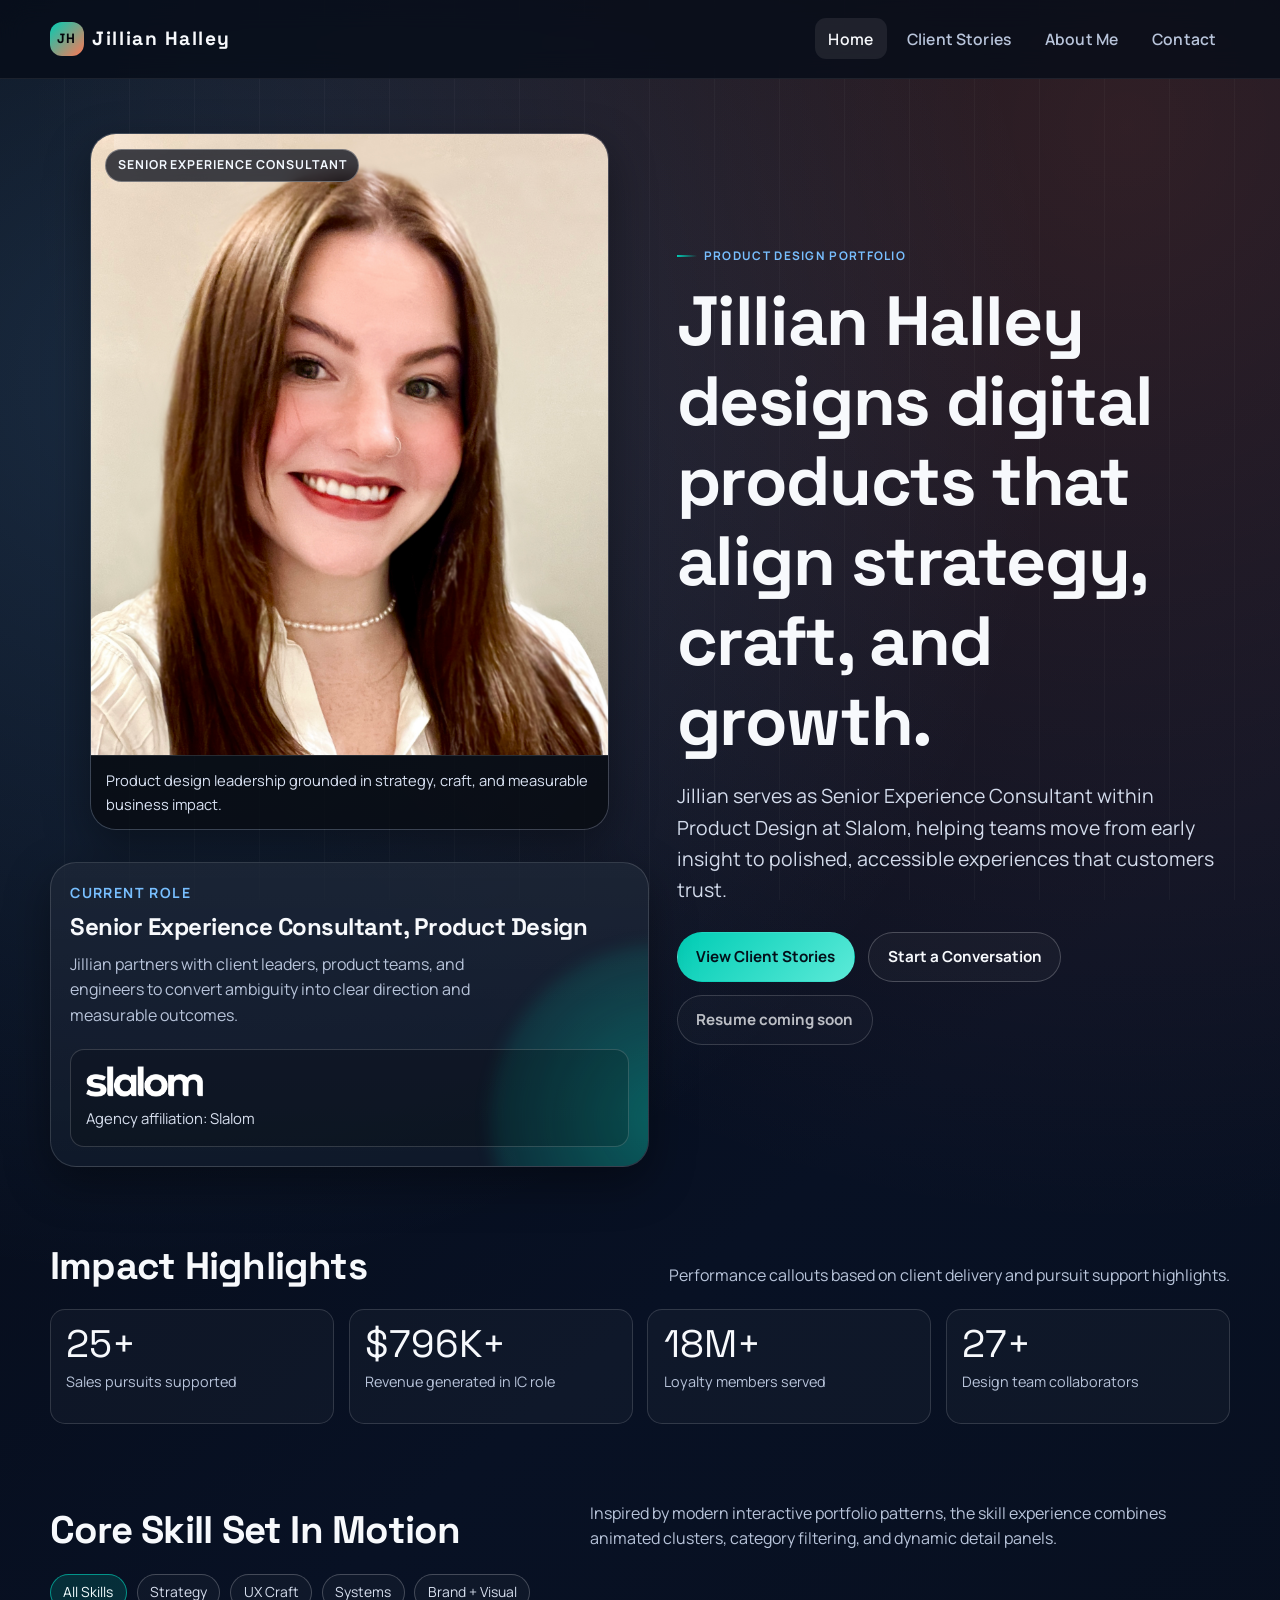
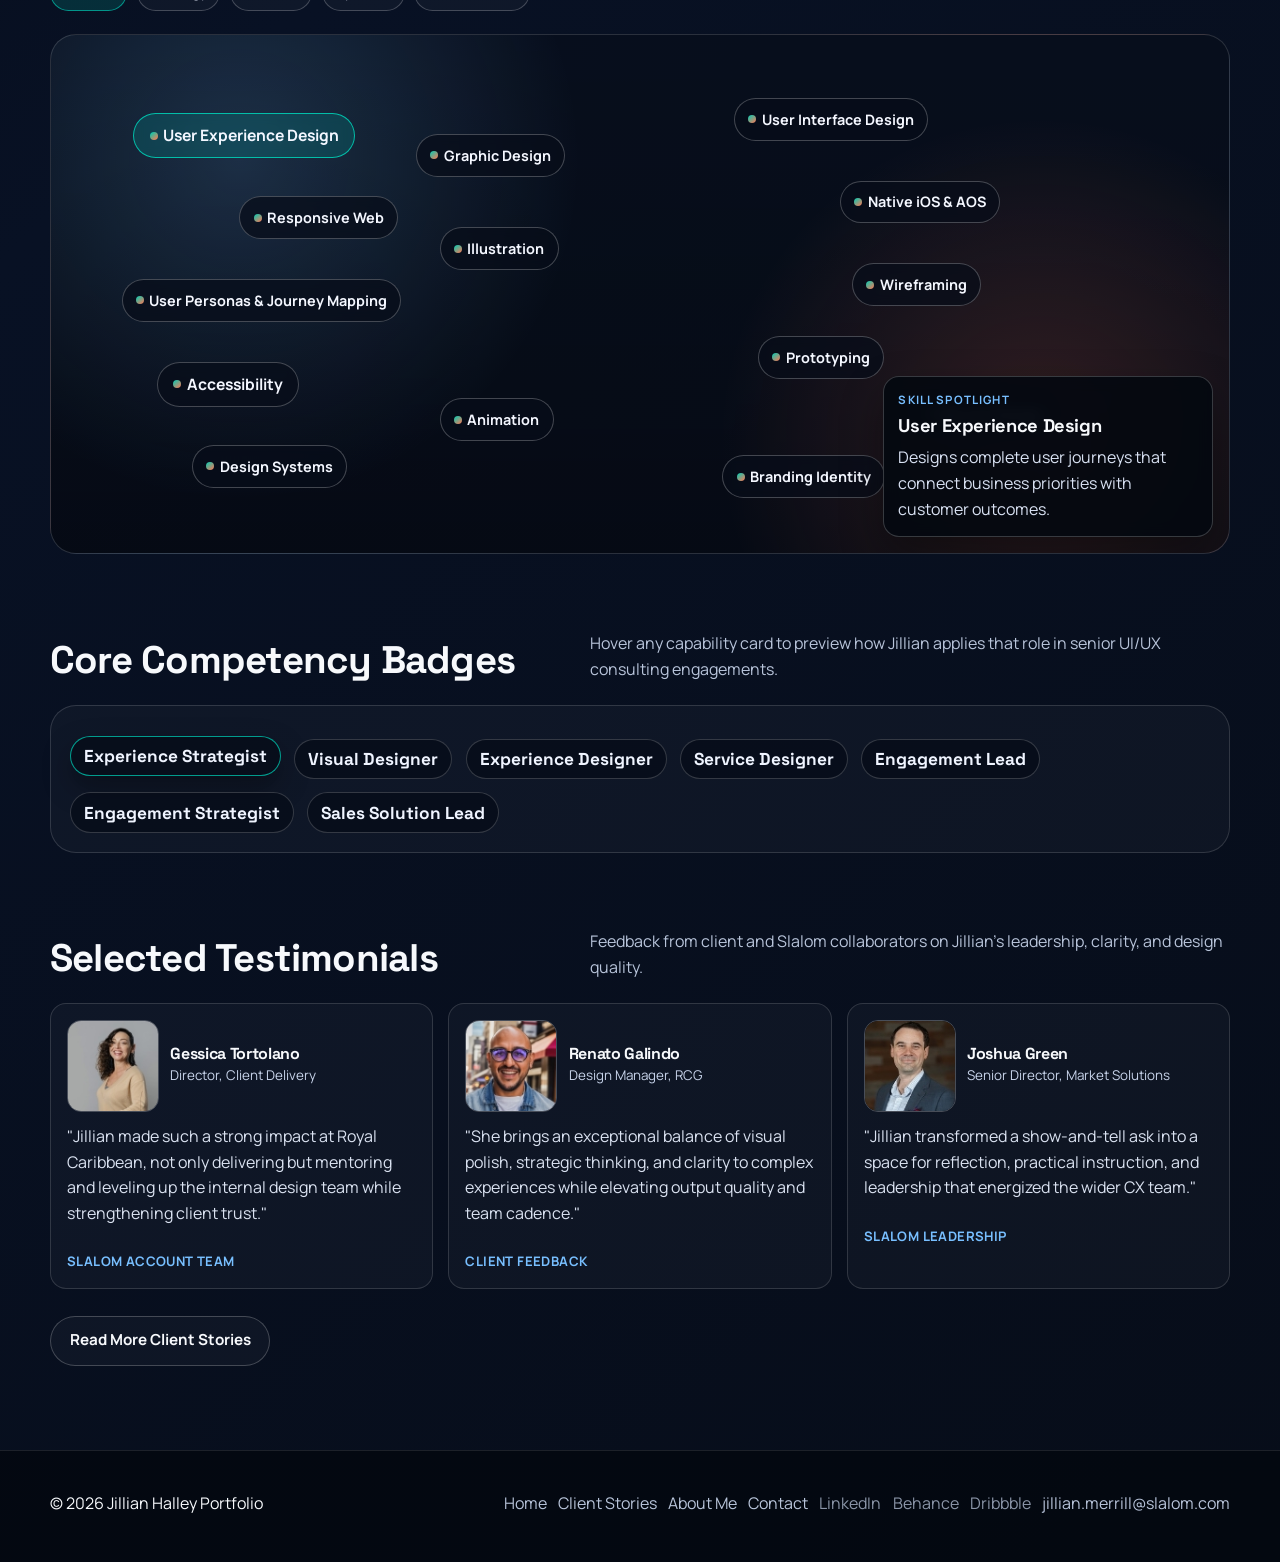
==== commit 601d7f06: "Lock classic competency view and add hover/click hint popups" ====
--- a/index.html
+++ b/index.html
@@ -147,15 +147,7 @@
           <p>Hover any capability card to preview how Jillian applies that role in senior UI/UX consulting engagements.</p>
         </div>
 
-        <div class="capability-view-switch" role="group" aria-label="Capability view mode">
-          <button class="capability-view-btn is-active" type="button" data-capability-view="inspiration">Inspiration View</button>
-          <button class="capability-view-btn" type="button" data-capability-view="classic">Classic View</button>
-        </div>
-        <button class="capability-view-reset" type="button" data-capability-reset>
-          Reset to default view
-        </button>
-
-        <div class="roles-panel" id="roles-panel" data-view="inspiration">
+        <div class="roles-panel" id="roles-panel" data-view="classic">
           <div class="capability-grid" id="capability-grid">
             <button class="capability-card is-active" type="button" data-capability-title="Experience Strategist" data-capability-desc="Shapes product direction by identifying opportunity spaces, clarifying user needs, and aligning design investment to business outcomes.">
               <span class="capability-title">Experience Strategist</span>
--- a/styles.css
+++ b/styles.css
@@ -750,6 +750,7 @@
   border-radius: 16px;
   background: linear-gradient(180deg, rgba(255, 255, 255, 0.06), rgba(5, 10, 19, 0.68));
   padding: 0.82rem;
+  position: relative;
   text-align: left;
   color: #eff4ff;
   min-height: 126px;
@@ -791,7 +792,7 @@
   font-family: 'Space Grotesk', 'Avenir Next', sans-serif;
   font-size: 1.08rem;
   font-weight: 700;
-  line-height: 1.2;
+  line-height: 1.4;
 }
 
 .capability-hover {
@@ -800,6 +801,47 @@
   color: #c7d3ea;
   font-size: 0.86rem;
   line-height: 1.4;
+}
+.roles-panel[data-view='classic'] .capability-card {
+  overflow: visible;
+}
+
+.capability-inline-hint {
+  position: absolute;
+  left: 50%;
+  top: calc(100% + 0.55rem);
+  transform: translateX(-50%) translateY(-6px);
+  width: min(280px, calc(100vw - 2.4rem));
+  padding: 0.62rem 0.74rem;
+  border-radius: 12px;
+  border: 1px solid rgba(255, 255, 255, 0.22);
+  background: rgba(4, 8, 16, 0.95);
+  color: #e2ebff;
+  font-size: 0.82rem;
+  line-height: 1.4;
+  box-shadow: 0 14px 30px rgba(0, 0, 0, 0.34);
+  pointer-events: none;
+  opacity: 0;
+  z-index: 20;
+  transition: opacity 220ms ease, transform 220ms ease;
+}
+
+.capability-inline-hint::before {
+  content: '';
+  position: absolute;
+  left: 50%;
+  top: -6px;
+  width: 10px;
+  height: 10px;
+  background: rgba(4, 8, 16, 0.95);
+  border-left: 1px solid rgba(255, 255, 255, 0.22);
+  border-top: 1px solid rgba(255, 255, 255, 0.22);
+  transform: translateX(-50%) rotate(45deg);
+}
+
+.capability-card.show-hint .capability-inline-hint {
+  opacity: 1;
+  transform: translateX(-50%) translateY(0);
 }
 
 .capability-detail {
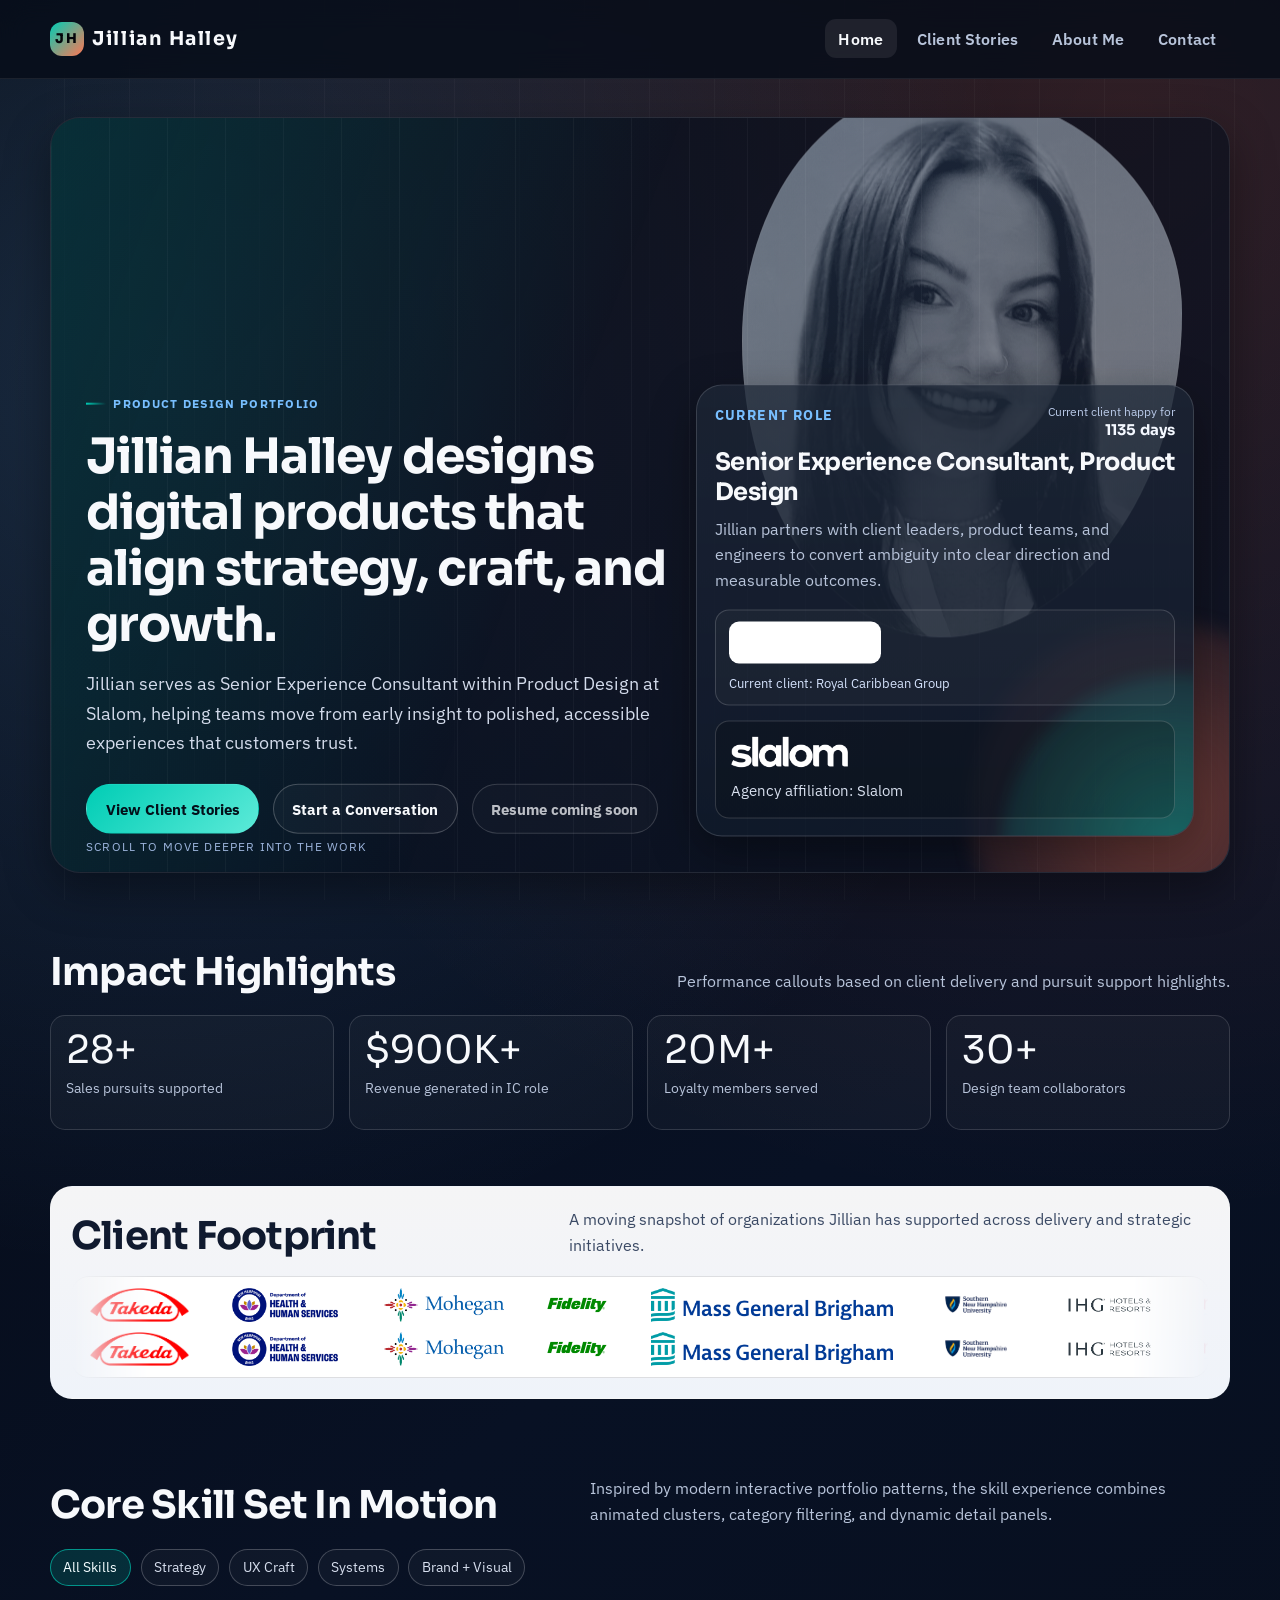
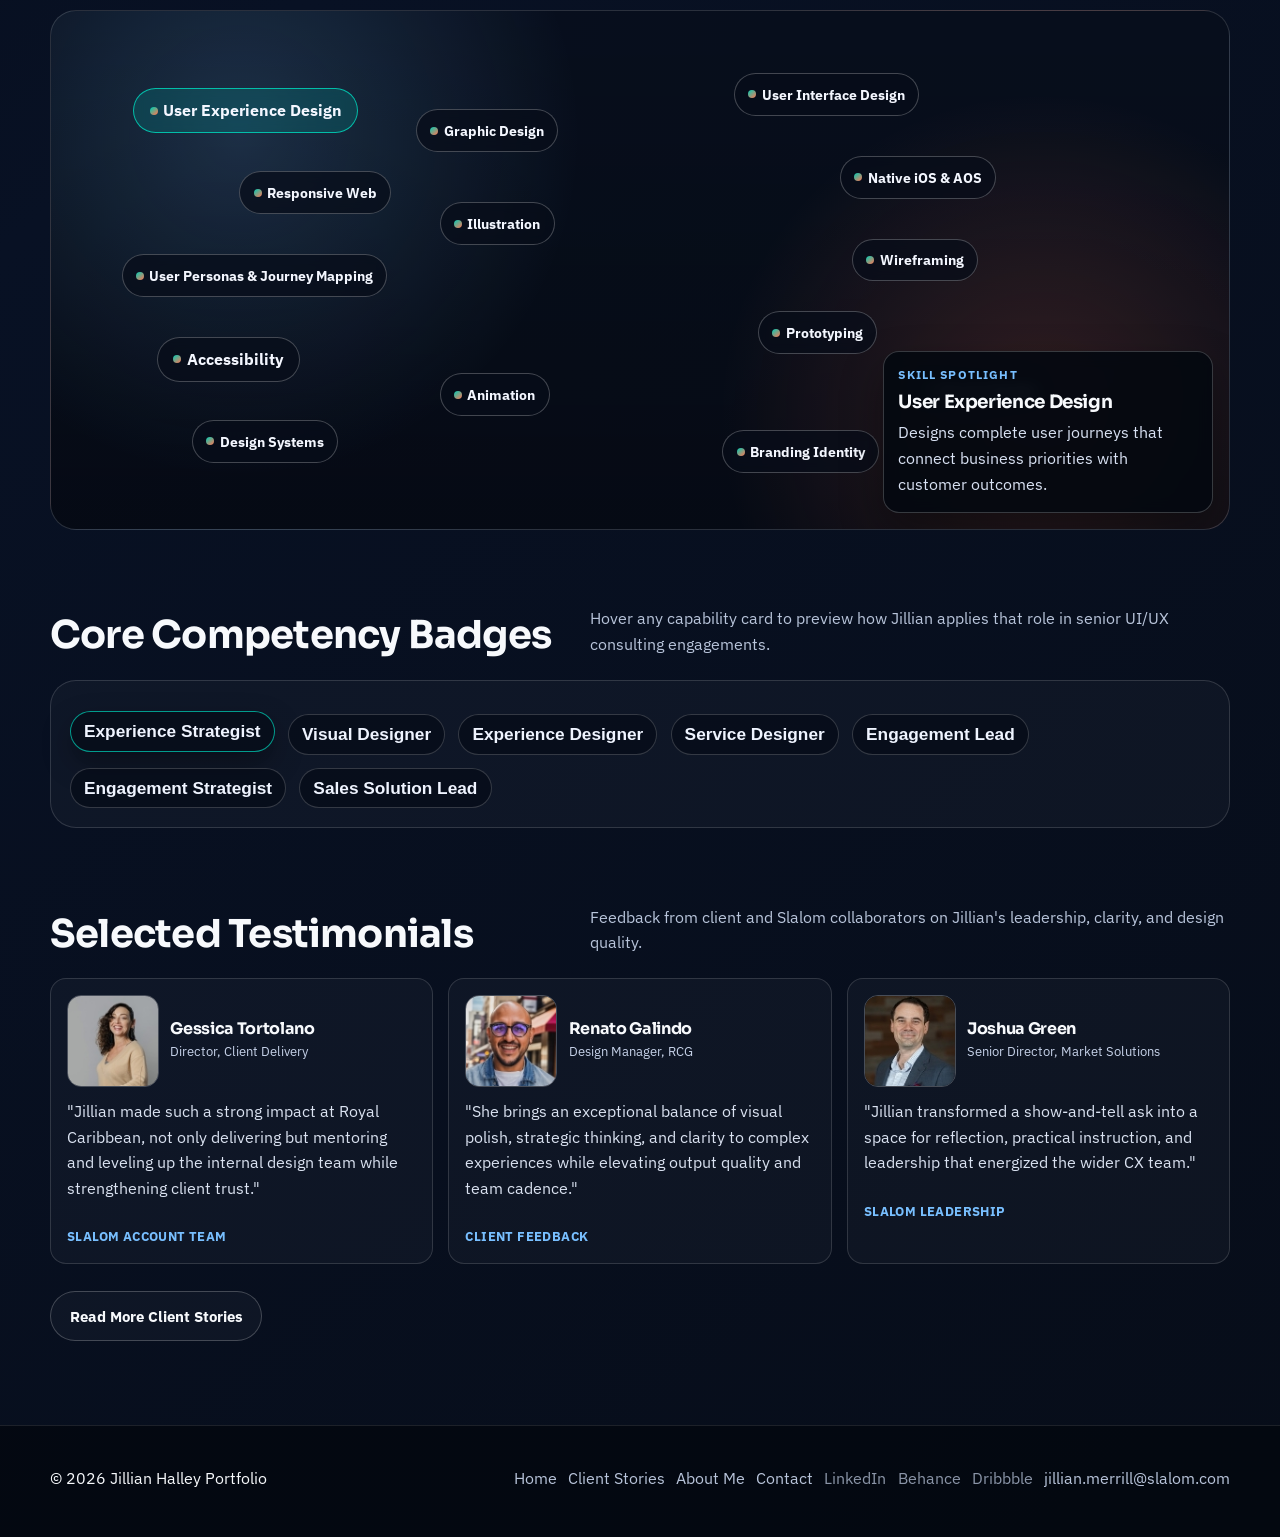
==== commit 9221c615: "Redesign hero and add white client-logo marquee treatment" ====
--- a/index.html
+++ b/index.html
@@ -32,33 +32,16 @@
     </header>
 
     <main id="main-content">
-      <section class="container hero reveal">
-        <div class="hero-visual reveal" aria-label="Jillian portrait and role details">
-          <figure class="hero-portrait-card">
-            <img src="Jillian_Profile_Photo.jpg" alt="Portrait of Jillian Halley" />
-            <span class="hero-floating-pill">Senior Experience Consultant</span>
-            <figcaption>
-              Product design leadership grounded in strategy, craft, and measurable business impact.
-            </figcaption>
+      <section class="container hero parallax-stage reveal" aria-label="Jillian homepage hero">
+        <div class="hero-atmosphere" aria-hidden="true">
+          <div class="hero-grid-overlay" data-parallax data-depth="0.04"></div>
+          <figure class="hero-silhouette" data-parallax data-depth="0.16">
+            <img src="Jillian_Profile_Photo.jpg" alt="" />
           </figure>
-
-          <aside class="hero-panel" aria-label="Current role and affiliation">
-            <div class="panel-content">
-              <p class="panel-title">Current Role</p>
-              <h2 class="panel-heading">Senior Experience Consultant, Product Design</h2>
-              <p class="panel-copy">
-                Jillian partners with client leaders, product teams, and engineers to convert ambiguity into clear
-                direction and measurable outcomes.
-              </p>
-              <div class="slalom-lockup">
-                <img src="slalom-logo-white-1500x400.png" alt="Slalom logo" />
-                <p>Agency affiliation: Slalom</p>
-              </div>
-            </div>
-          </aside>
-        </div>
-
-        <div class="hero-copy">
+          <div class="hero-gradient-orb" data-parallax data-depth="0.1"></div>
+        </div>
+
+        <div class="hero-copy" data-parallax data-depth="0.08">
           <p class="eyebrow">Product Design Portfolio</p>
           <h1>Jillian Halley designs digital products that align strategy, craft, and growth.</h1>
           <p class="lead">
@@ -73,6 +56,33 @@
             </a>
           </div>
         </div>
+
+        <aside class="hero-panel" aria-label="Current role and affiliation" data-parallax data-depth="0.13">
+          <div class="panel-content">
+            <div class="panel-topline">
+              <p class="panel-title">Current Role</p>
+              <p class="client-days" aria-live="polite">
+                Current client happy for
+                <strong><span data-client-days>0</span> days</strong>
+              </p>
+            </div>
+            <h2 class="panel-heading">Senior Experience Consultant, Product Design</h2>
+            <p class="panel-copy">
+              Jillian partners with client leaders, product teams, and engineers to convert ambiguity into clear
+              direction and measurable outcomes.
+            </p>
+            <div class="client-lockup">
+              <div class="rc-logo-swatch" role="img" aria-label="Royal Caribbean"></div>
+              <p>Current client: Royal Caribbean Group</p>
+            </div>
+            <div class="slalom-lockup">
+              <img src="slalom-logo-white-1500x400.png" alt="Slalom logo" />
+              <p>Agency affiliation: Slalom</p>
+            </div>
+          </div>
+        </aside>
+
+        <p class="hero-scroll-cue">Scroll to move deeper into the work</p>
       </section>
 
       <section class="container section-block reveal" aria-labelledby="impact-heading">
@@ -97,6 +107,41 @@
             <div class="stat-number" data-value="30" data-suffix="+">0</div>
             <p class="stat-label">Design team collaborators</p>
           </article>
+        </div>
+      </section>
+
+      <section class="container section-block logo-carousel-section reveal" aria-labelledby="client-logos-heading">
+        <div class="section-head">
+          <h2 id="client-logos-heading">Client Footprint</h2>
+          <p>A moving snapshot of organizations Jillian has supported across delivery and strategic initiatives.</p>
+        </div>
+        <div class="logo-marquee" aria-label="Client logo carousel">
+          <div class="logo-track">
+            <img src="assets/client-logos/takeda.png" alt="Takeda" />
+            <img src="assets/client-logos/bcg.png" alt="Boston Consulting Group" />
+            <img src="assets/client-logos/mohegan.png" alt="Mohegan" />
+            <img src="assets/client-logos/fidelity.png" alt="Fidelity" />
+            <img src="assets/client-logos/mass-general-brigham.png" alt="Mass General Brigham" />
+            <img src="assets/client-logos/bny.png" alt="BNY" />
+            <img src="assets/client-logos/snhu.png" alt="Southern New Hampshire University" />
+            <img src="assets/client-logos/ihg.png" alt="IHG Hotels and Resorts" />
+            <img src="assets/client-logos/moderna.png" alt="Moderna" />
+            <img src="assets/client-logos/insulet.png" alt="Insulet" />
+            <img src="assets/client-logos/marriott.png" alt="Marriott" />
+          </div>
+          <div class="logo-track" aria-hidden="true">
+            <img src="assets/client-logos/takeda.png" alt="" />
+            <img src="assets/client-logos/bcg.png" alt="" />
+            <img src="assets/client-logos/mohegan.png" alt="" />
+            <img src="assets/client-logos/fidelity.png" alt="" />
+            <img src="assets/client-logos/mass-general-brigham.png" alt="" />
+            <img src="assets/client-logos/bny.png" alt="" />
+            <img src="assets/client-logos/snhu.png" alt="" />
+            <img src="assets/client-logos/ihg.png" alt="" />
+            <img src="assets/client-logos/moderna.png" alt="" />
+            <img src="assets/client-logos/insulet.png" alt="" />
+            <img src="assets/client-logos/marriott.png" alt="" />
+          </div>
         </div>
       </section>
 
--- a/styles.css
+++ b/styles.css
@@ -1,4 +1,4 @@
-@import url('https://fonts.googleapis.com/css2?family=Manrope:wght@400;500;600;700;800&family=Space+Grotesk:wght@500;600;700&display=swap');
+@import url('https://fonts.googleapis.com/css2?family=IBM+Plex+Sans:wght@400;500;600;700&family=Sora:wght@500;600;700;800&display=swap');
 
 :root {
   --bg: #070d19;
@@ -28,7 +28,7 @@
 
 body {
   margin: 0;
-  font-family: 'Manrope', 'Avenir Next', 'Segoe UI', sans-serif;
+  font-family: 'IBM Plex Sans', 'Avenir Next', 'Segoe UI', sans-serif;
   color: var(--text);
   line-height: 1.6;
   background:
@@ -101,7 +101,7 @@
 }
 
 .brand {
-  font-family: 'Space Grotesk', 'Avenir Next', sans-serif;
+  font-family: 'Sora', 'Avenir Next', sans-serif;
   font-size: 1.2rem;
   font-weight: 700;
   text-decoration: none;
@@ -191,85 +191,105 @@
 h3 {
   margin: 0;
   line-height: 1.15;
-  font-family: 'Space Grotesk', 'Avenir Next', sans-serif;
+  font-family: 'Sora', 'Avenir Next', sans-serif;
   letter-spacing: -0.02em;
 }
 
 h1 {
-  font-size: clamp(2.2rem, 6vw, 4.35rem);
-  max-width: 14ch;
+  font-size: clamp(1.85rem, 4.2vw, 3.05rem);
+  max-width: 17ch;
 }
 
 h2 {
   font-size: clamp(1.5rem, 3vw, 2.4rem);
 }
 
+
 .hero {
+  position: relative;
   display: grid;
-  grid-template-columns: 1.04fr 0.96fr;
-  gap: 1.7rem;
-  align-items: center;
-}
-
-.hero-visual {
-  display: grid;
-  gap: 1rem;
-  order: -1;
-}
-
-.hero-portrait-card {
+  grid-template-columns: 1.08fr 0.92fr;
+  gap: 1.6rem;
+  align-items: end;
+  min-height: min(84vh, 760px);
+  border: 1px solid rgba(255, 255, 255, 0.1);
+  border-radius: 30px;
+  overflow: hidden;
+  padding: 2.2rem;
+  background: linear-gradient(135deg, rgba(6, 11, 24, 0.7), rgba(10, 18, 34, 0.64));
+  box-shadow: var(--shadow);
+}
+
+.hero-atmosphere {
+  position: absolute;
+  inset: 0;
+  pointer-events: none;
+}
+
+.hero-grid-overlay {
+  position: absolute;
+  inset: 0;
+  background:
+    linear-gradient(110deg, rgba(0, 205, 181, 0.16), rgba(0, 0, 0, 0) 44%),
+    repeating-linear-gradient(
+      90deg,
+      rgba(255, 255, 255, 0.04) 0,
+      rgba(255, 255, 255, 0.04) 1px,
+      transparent 1px,
+      transparent 58px
+    );
+}
+
+.hero-gradient-orb {
+  position: absolute;
+  width: 380px;
+  aspect-ratio: 1 / 1;
+  right: -120px;
+  bottom: -130px;
+  border-radius: 50%;
+  background: radial-gradient(circle, rgba(255, 118, 84, 0.4), rgba(255, 118, 84, 0));
+  filter: blur(10px);
+}
+
+.hero-silhouette {
+  position: absolute;
+  right: 4%;
+  top: -4%;
+  width: min(40vw, 440px);
+  margin: 0;
+  opacity: 0.54;
+  mix-blend-mode: screen;
+}
+
+.hero-silhouette::after {
+  content: '';
+  position: absolute;
+  inset: 0;
+  border-radius: 44% 56% 55% 45% / 46% 41% 59% 54%;
+  background: linear-gradient(160deg, rgba(120, 191, 255, 0.27), rgba(0, 0, 0, 0));
+  border: 1px solid rgba(255, 255, 255, 0.14);
+}
+
+.hero-silhouette img {
+  width: 100%;
+  aspect-ratio: 4 / 5;
+  object-fit: cover;
+  object-position: center 30%;
+  filter: grayscale(1) contrast(1.2) brightness(0.82);
+  border-radius: 44% 56% 55% 45% / 46% 41% 59% 54%;
+}
+
+.hero-copy {
   position: relative;
-  border: 1px solid var(--line);
-  border-radius: var(--radius-lg);
-  overflow: hidden;
-  background: rgba(255, 255, 255, 0.04);
-  box-shadow: var(--shadow);
-}
-
-.hero-portrait-card img {
-  width: 100%;
-  aspect-ratio: 5 / 6;
-  object-fit: cover;
-  object-position: center 32%;
-}
-
-.hero-portrait-card figcaption {
-  margin: 0;
-  padding: 0.8rem 0.95rem;
-  color: #d9e2f3;
-  font-size: 0.92rem;
-  border-top: 1px solid rgba(255, 255, 255, 0.12);
-  background: rgba(5, 9, 16, 0.8);
-}
-
-.hero-floating-pill {
-  position: absolute;
-  top: 0.9rem;
-  left: 0.9rem;
-  z-index: 2;
-  display: inline-flex;
-  align-items: center;
-  border: 1px solid rgba(255, 255, 255, 0.32);
-  border-radius: 999px;
-  padding: 0.35rem 0.7rem;
-  font-size: 0.77rem;
-  text-transform: uppercase;
-  letter-spacing: 0.08em;
-  font-weight: 700;
-  color: #f2f8ff;
-  background: rgba(7, 13, 25, 0.76);
-  backdrop-filter: blur(7px);
-}
-
-.hero-copy {
-  padding: 0.6rem 0 0.6rem;
+  z-index: 3;
+  padding: 0.2rem 0;
 }
 
 .lead {
-  margin: 1.2rem 0 0;
-  font-size: clamp(1rem, 1.6vw, 1.22rem);
+  margin: 1rem 0 0;
+  font-size: clamp(0.98rem, 1.45vw, 1.15rem);
   color: #d3dbeb;
-  max-width: 58ch;
+  max-width: 54ch;
 }
 
 .hero-actions {
@@ -311,6 +331,7 @@
 }
 
 .hero-panel {
+  z-index: 4;
   border: 1px solid var(--line);
   border-radius: var(--radius-lg);
   background:
@@ -333,9 +354,16 @@
 }
 
 .panel-content {
-  padding: 1.2rem;
+  padding: 1.1rem;
   position: relative;
   z-index: 2;
+}
+
+.panel-topline {
+  display: flex;
+  align-items: flex-start;
+  justify-content: space-between;
+  gap: 0.8rem;
 }
 
 .panel-title {
@@ -359,8 +387,51 @@
   max-width: 44ch;
 }
 
+.client-days {
+  margin: 0;
+  text-align: right;
+  font-size: 0.76rem;
+  line-height: 1.25;
+  color: #b8c9e7;
+  max-width: 170px;
+}
+
+.client-days strong {
+  display: block;
+  margin-top: 0.15rem;
+  font-size: 0.93rem;
+  color: #f4f8ff;
+  font-family: 'Sora', 'Avenir Next', sans-serif;
+  letter-spacing: 0.01em;
+}
+
+.client-lockup {
+  margin-top: 0.9rem;
+  border: 1px solid rgba(255, 255, 255, 0.16);
+  border-radius: 14px;
+  padding: 0.72rem 0.85rem;
+  background: rgba(255, 255, 255, 0.03);
+}
+
+.client-lockup p {
+  margin: 0.55rem 0 0;
+  font-size: 0.82rem;
+  color: #d5e3fd;
+}
+
+.rc-logo-swatch {
+  width: 152px;
+  height: 42px;
+  border-radius: 10px;
+  overflow: hidden;
+  background-image: url('assets/client-logos/royal-caribbean-casino.png');
+  background-size: 960px auto;
+  background-position: -72px -48px;
+  filter: brightness(0) invert(1) contrast(1.14);
+}
+
 .slalom-lockup {
-  margin-top: 1.3rem;
+  margin-top: 0.9rem;
   border: 1px solid rgba(255, 255, 255, 0.16);
   border-radius: 14px;
   padding: 0.95rem;
@@ -377,6 +448,88 @@
   margin: 0.65rem 0 0;
   font-size: 0.93rem;
   color: #d8e0ef;
+}
+
+.hero-scroll-cue {
+  position: absolute;
+  left: 2.2rem;
+  bottom: 1rem;
+  margin: 0;
+  font-size: 0.72rem;
+  text-transform: uppercase;
+  letter-spacing: 0.1em;
+  color: #9db5dd;
+  z-index: 3;
+  animation: pulseCue 2.8s ease-in-out infinite;
+}
+
+@keyframes pulseCue {
+  0%,
+  100% {
+    opacity: 0.5;
+    transform: translateY(0);
+  }
+  50% {
+    opacity: 1;
+    transform: translateY(-4px);
+  }
+}
+
+.logo-carousel-section {
+  margin-top: 3.5rem;
+  border: 1px solid rgba(255, 255, 255, 0.08);
+  border-radius: 22px;
+  padding: 1.25rem;
+  background: linear-gradient(180deg, rgba(255, 255, 255, 0.96), rgba(244, 248, 255, 0.98));
+}
+
+.logo-carousel-section .section-head h2 {
+  color: #101a2f;
+}
+
+.logo-carousel-section .section-head p {
+  color: #3b4a65;
+}
+
+.logo-marquee {
+  margin-top: 1.1rem;
+  overflow: hidden;
+  border: 1px solid rgba(16, 26, 47, 0.14);
+  border-radius: 18px;
+  padding: 0.72rem 0;
+  background: #ffffff;
+  mask-image: linear-gradient(to right, transparent, black 7%, black 93%, transparent);
+}
+
+.logo-track {
+  display: flex;
+  align-items: center;
+  gap: 2.7rem;
+  width: max-content;
+  padding: 0 1.1rem;
+  animation: logoDrift 34s linear infinite;
+}
+
+.logo-track + .logo-track {
+  margin-top: 0.58rem;
+  animation-delay: -17s;
+}
+
+.logo-track img {
+  height: 34px;
+  width: auto;
+  opacity: 1;
+  filter: none;
+  mix-blend-mode: multiply;
+}
+
+@keyframes logoDrift {
+  0% {
+    transform: translateX(100%);
+  }
+  100% {
+    transform: translateX(-100%);
+  }
 }
 
 .stat-grid {
@@ -394,7 +547,7 @@
 }
 
 .stat-number {
-  font-family: 'Space Grotesk', 'Avenir Next', sans-serif;
+  font-family: 'Sora', 'Avenir Next', sans-serif;
   font-size: clamp(1.5rem, 4vw, 2.4rem);
   line-height: 1;
 }
@@ -751,6 +904,7 @@
   background: linear-gradient(180deg, rgba(255, 255, 255, 0.06), rgba(5, 10, 19, 0.68));
   padding: 0.82rem;
   position: relative;
+  z-index: 1;
   text-align: left;
   color: #eff4ff;
   min-height: 126px;
@@ -809,8 +963,8 @@
 .capability-inline-hint {
   position: absolute;
   left: 50%;
-  top: calc(100% + 0.55rem);
-  transform: translateX(-50%) translateY(-6px);
+  top: calc(100% + 6px);
+  transform: translateX(-50%) translateY(-4px);
   width: min(280px, calc(100vw - 2.4rem));
   padding: 0.62rem 0.74rem;
   border-radius: 12px;
@@ -842,6 +996,12 @@
 .capability-card.show-hint .capability-inline-hint {
   opacity: 1;
   transform: translateX(-50%) translateY(0);
+}
+
+.capability-card.show-hint,
+.capability-card:hover,
+.capability-card:focus-visible {
+  z-index: 40;
 }
 
 .capability-detail {
@@ -1218,6 +1378,36 @@
     grid-template-columns: 1fr;
   }
 
+  .hero {
+    min-height: auto;
+    padding: 1.4rem;
+    gap: 1.1rem;
+  }
+
+  .hero-silhouette {
+    width: min(58vw, 360px);
+    right: -3%;
+    top: -7%;
+    opacity: 0.45;
+  }
+
+  .hero-scroll-cue {
+    left: 1.4rem;
+    bottom: 0.65rem;
+  }
+
+  .panel-topline {
+    align-items: center;
+  }
+
+  .client-days {
+    max-width: none;
+  }
+
+  .logo-track img {
+    height: 28px;
+  }
+
   .capability-grid {
     grid-template-columns: repeat(2, minmax(0, 1fr));
   }
@@ -1247,6 +1437,47 @@
 @media (max-width: 760px) {
   main {
     padding-top: 1.6rem;
+  }
+
+  .hero {
+    padding: 1.1rem;
+    border-radius: 22px;
+  }
+
+  .hero-silhouette {
+    width: min(74vw, 320px);
+    top: -4%;
+    right: -13%;
+  }
+
+  .hero-copy {
+    padding-top: 0.85rem;
+  }
+
+  .hero-scroll-cue {
+    position: static;
+    margin-top: 0.75rem;
+  }
+
+  .panel-topline {
+    display: block;
+  }
+
+  .client-days {
+    margin-top: 0.45rem;
+    text-align: left;
+  }
+
+  .logo-marquee {
+    margin-top: 0.9rem;
+  }
+
+  .logo-track {
+    gap: 1.6rem;
+  }
+
+  .logo-track img {
+    height: 24px;
   }
 
   .menu-toggle {
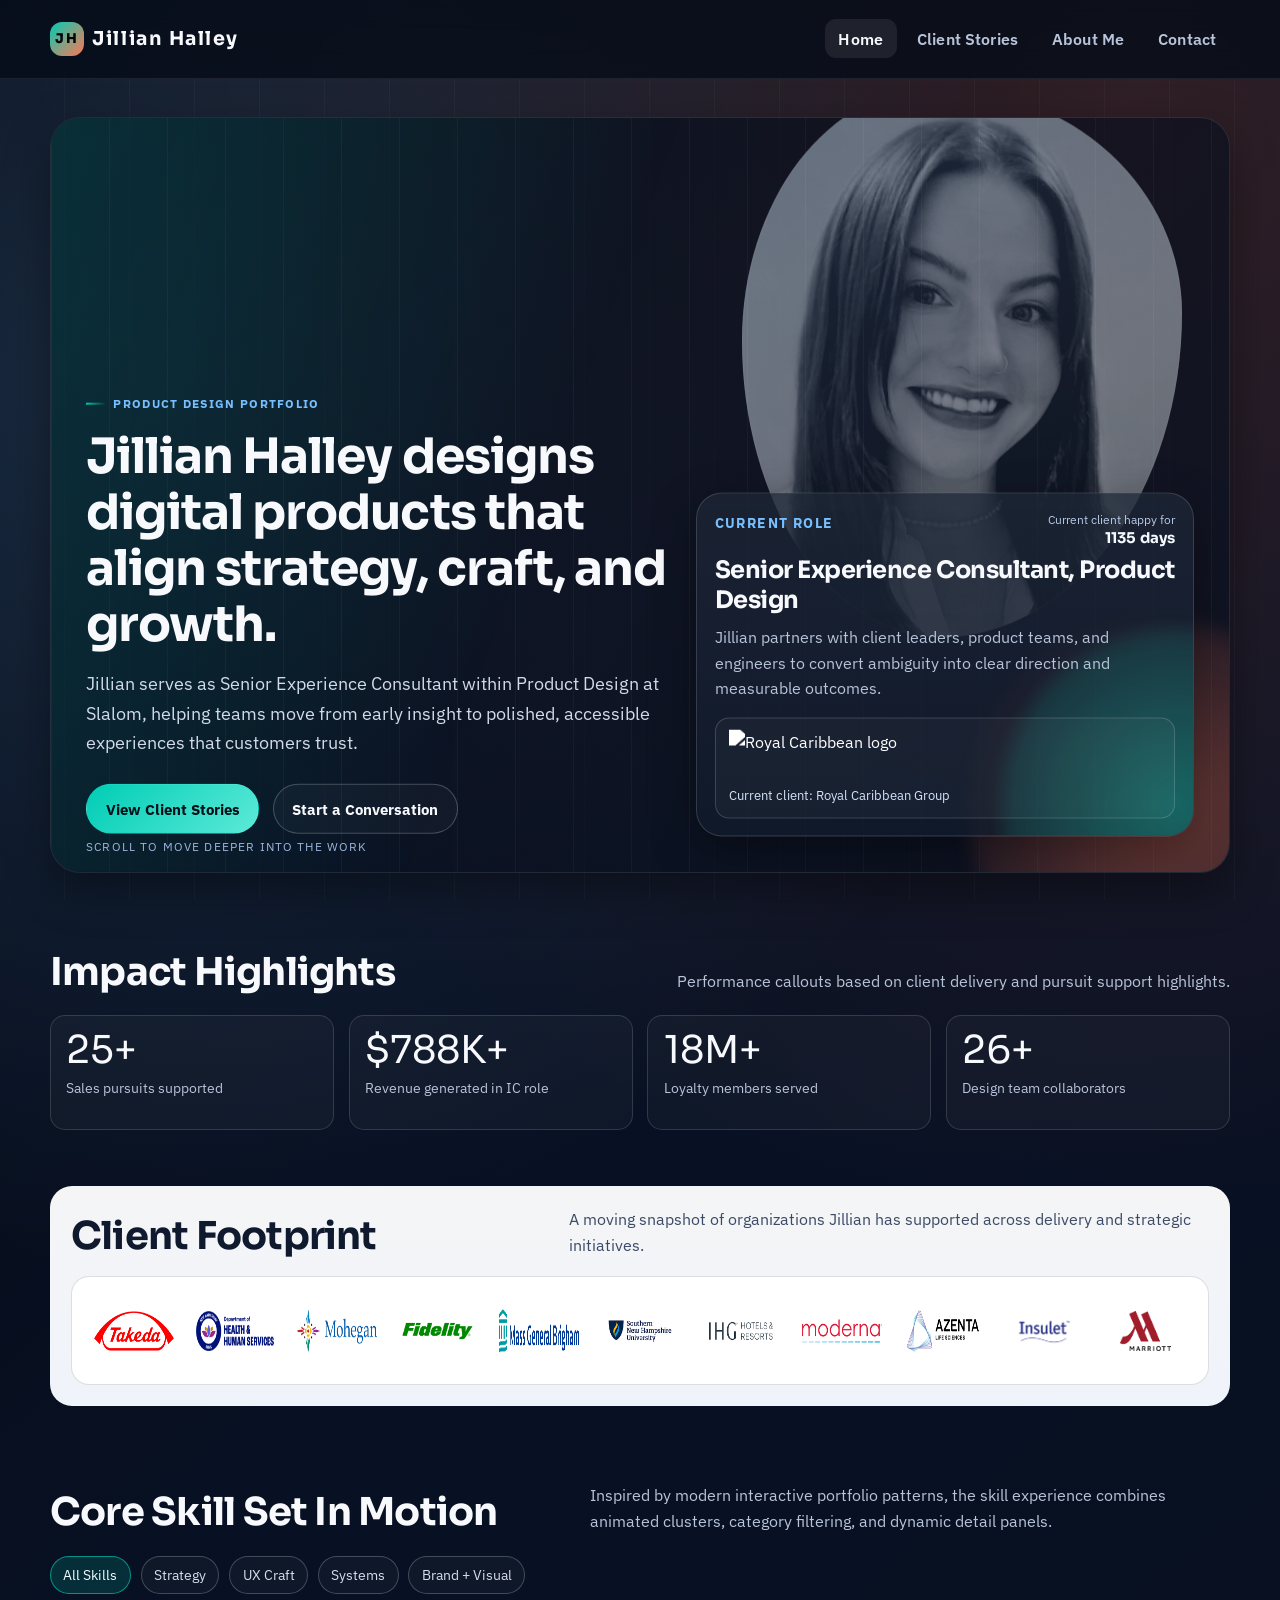
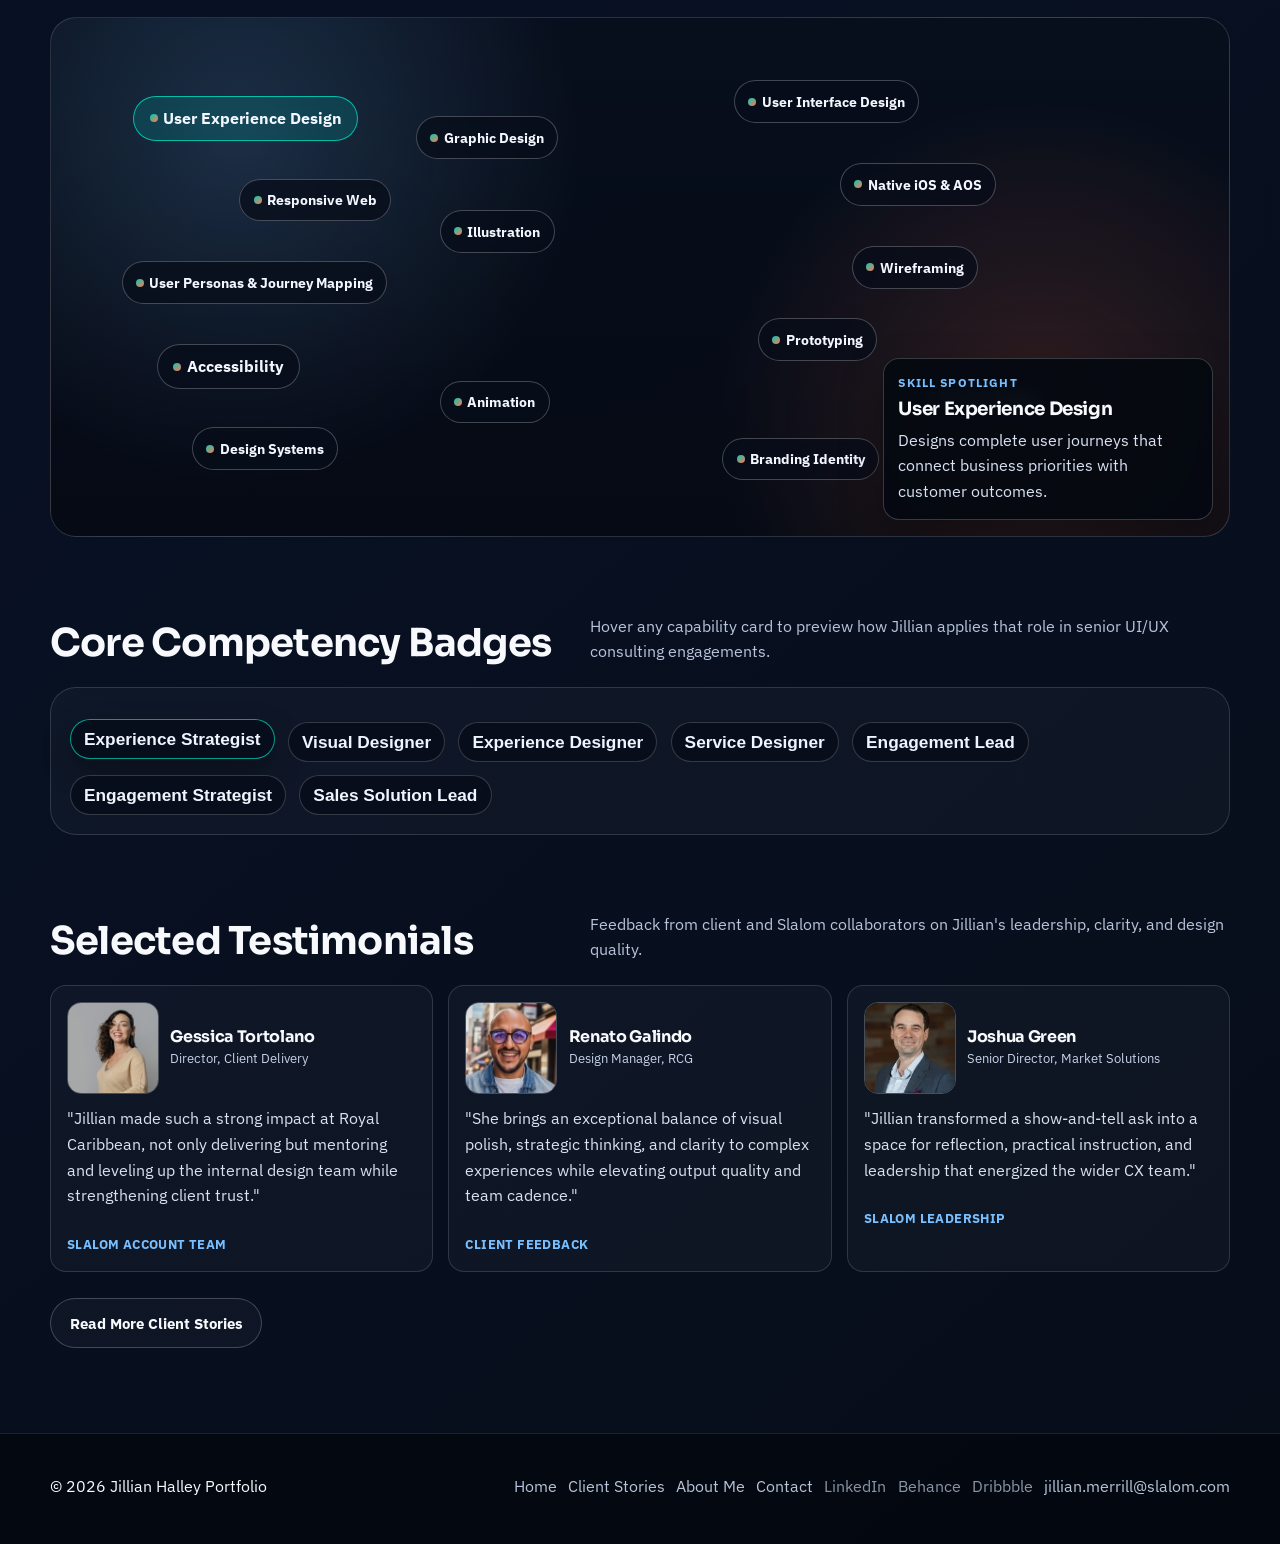
==== commit f7c64778: "Refine client logo row sizing and update hero card branding" ====
--- a/index.html
+++ b/index.html
@@ -51,13 +51,10 @@
           <div class="hero-actions">
             <a class="btn btn-primary" href="client-stories.html">View Client Stories</a>
             <a class="btn btn-secondary" href="contact.html">Start a Conversation</a>
-            <a class="btn btn-secondary" data-site-link="resume-url" href="#" target="_blank" rel="noopener">
-              <span data-site-text="resume-label">Resume coming soon</span>
-            </a>
-          </div>
-        </div>
-
-        <aside class="hero-panel" aria-label="Current role and affiliation" data-parallax data-depth="0.13">
+          </div>
+        </div>
+
+        <aside class="hero-panel" aria-label="Current role and client" data-parallax data-depth="0.13">
           <div class="panel-content">
             <div class="panel-topline">
               <p class="panel-title">Current Role</p>
@@ -72,12 +69,12 @@
               direction and measurable outcomes.
             </p>
             <div class="client-lockup">
-              <div class="rc-logo-swatch" role="img" aria-label="Royal Caribbean"></div>
+              <img
+                class="rc-logo-mark"
+                src="assets/Logos/royal-caribbean-logo-crown-anchor-transparent-1.svg"
+                alt="Royal Caribbean logo"
+              />
               <p>Current client: Royal Caribbean Group</p>
-            </div>
-            <div class="slalom-lockup">
-              <img src="slalom-logo-white-1500x400.png" alt="Slalom logo" />
-              <p>Agency affiliation: Slalom</p>
             </div>
           </div>
         </aside>
@@ -116,31 +113,18 @@
           <p>A moving snapshot of organizations Jillian has supported across delivery and strategic initiatives.</p>
         </div>
         <div class="logo-marquee" aria-label="Client logo carousel">
-          <div class="logo-track">
-            <img src="assets/client-logos/takeda.png" alt="Takeda" />
-            <img src="assets/client-logos/bcg.png" alt="Boston Consulting Group" />
-            <img src="assets/client-logos/mohegan.png" alt="Mohegan" />
-            <img src="assets/client-logos/fidelity.png" alt="Fidelity" />
-            <img src="assets/client-logos/mass-general-brigham.png" alt="Mass General Brigham" />
-            <img src="assets/client-logos/bny.png" alt="BNY" />
-            <img src="assets/client-logos/snhu.png" alt="Southern New Hampshire University" />
-            <img src="assets/client-logos/ihg.png" alt="IHG Hotels and Resorts" />
-            <img src="assets/client-logos/moderna.png" alt="Moderna" />
-            <img src="assets/client-logos/insulet.png" alt="Insulet" />
-            <img src="assets/client-logos/marriott.png" alt="Marriott" />
-          </div>
-          <div class="logo-track" aria-hidden="true">
-            <img src="assets/client-logos/takeda.png" alt="" />
-            <img src="assets/client-logos/bcg.png" alt="" />
-            <img src="assets/client-logos/mohegan.png" alt="" />
-            <img src="assets/client-logos/fidelity.png" alt="" />
-            <img src="assets/client-logos/mass-general-brigham.png" alt="" />
-            <img src="assets/client-logos/bny.png" alt="" />
-            <img src="assets/client-logos/snhu.png" alt="" />
-            <img src="assets/client-logos/ihg.png" alt="" />
-            <img src="assets/client-logos/moderna.png" alt="" />
-            <img src="assets/client-logos/insulet.png" alt="" />
-            <img src="assets/client-logos/marriott.png" alt="" />
+          <div class="logo-row">
+            <span class="logo-item"><img src="assets/client-logos/takeda.png" alt="Takeda" style="--logo-h: 40px" /></span>
+            <span class="logo-item"><img src="assets/client-logos/bcg.png" alt="Boston Consulting Group" style="--logo-h: 40px" /></span>
+            <span class="logo-item"><img src="assets/client-logos/mohegan.png" alt="Mohegan" style="--logo-h: 42px" /></span>
+            <span class="logo-item"><img src="assets/client-logos/fidelity.png" alt="Fidelity" style="--logo-h: 40px" /></span>
+            <span class="logo-item"><img src="assets/client-logos/mass-general-brigham.png" alt="Mass General Brigham" style="--logo-h: 44px" /></span>
+            <span class="logo-item"><img src="assets/client-logos/bny.png" alt="BNY" style="--logo-h: 42px" /></span>
+            <span class="logo-item"><img src="assets/client-logos/snhu.png" alt="Southern New Hampshire University" style="--logo-h: 46px" /></span>
+            <span class="logo-item"><img src="assets/client-logos/ihg.png" alt="IHG Hotels and Resorts" style="--logo-h: 40px" /></span>
+            <span class="logo-item"><img src="assets/client-logos/moderna.png" alt="Moderna" style="--logo-h: 42px" /></span>
+            <span class="logo-item"><img src="assets/client-logos/insulet.png" alt="Insulet" style="--logo-h: 42px" /></span>
+            <span class="logo-item"><img src="assets/client-logos/marriott.png" alt="Marriott" style="--logo-h: 40px" /></span>
           </div>
         </div>
       </section>
--- a/styles.css
+++ b/styles.css
@@ -419,15 +419,12 @@
   color: #d5e3fd;
 }
 
-.rc-logo-swatch {
-  width: 152px;
-  height: 42px;
-  border-radius: 10px;
-  overflow: hidden;
-  background-image: url('assets/client-logos/royal-caribbean-casino.png');
-  background-size: 960px auto;
-  background-position: -72px -48px;
-  filter: brightness(0) invert(1) contrast(1.14);
+.rc-logo-mark {
+  height: 46px;
+  width: auto;
+  max-width: min(100%, 220px);
+  object-fit: contain;
+  filter: brightness(0) invert(1);
 }
 
 .slalom-lockup {
@@ -493,43 +490,39 @@
 
 .logo-marquee {
   margin-top: 1.1rem;
-  overflow: hidden;
+  overflow-x: auto;
+  overflow-y: hidden;
   border: 1px solid rgba(16, 26, 47, 0.14);
   border-radius: 18px;
-  padding: 0.72rem 0;
+  padding: 1.05rem 1.1rem;
   background: #ffffff;
-  mask-image: linear-gradient(to right, transparent, black 7%, black 93%, transparent);
-}
-
-.logo-track {
+}
+
+.logo-row {
+  display: grid;
+  grid-template-columns: repeat(11, minmax(0, 1fr));
+  align-items: center;
+  gap: clamp(0.45rem, 0.9vw, 0.9rem);
+  min-width: 1000px;
+  width: 100%;
+  margin: 0 auto;
+}
+
+.logo-item {
   display: flex;
   align-items: center;
-  gap: 2.7rem;
-  width: max-content;
-  padding: 0 1.1rem;
-  animation: logoDrift 34s linear infinite;
-}
-
-.logo-track + .logo-track {
-  margin-top: 0.58rem;
-  animation-delay: -17s;
-}
-
-.logo-track img {
-  height: 34px;
+  justify-content: center;
+  height: 74px;
+  padding: 0 0.3rem;
+}
+
+.logo-item img {
+  height: var(--logo-h, 46px);
   width: auto;
+  max-width: 100%;
   opacity: 1;
   filter: none;
   mix-blend-mode: multiply;
-}
-
-@keyframes logoDrift {
-  0% {
-    transform: translateX(100%);
-  }
-  100% {
-    transform: translateX(-100%);
-  }
 }
 
 .stat-grid {
@@ -1404,8 +1397,13 @@
     max-width: none;
   }
 
-  .logo-track img {
-    height: 28px;
+  .logo-row {
+    min-width: 920px;
+    gap: 0.65rem;
+  }
+
+  .logo-item {
+    height: 66px;
   }
 
   .capability-grid {
@@ -1472,12 +1470,17 @@
     margin-top: 0.9rem;
   }
 
-  .logo-track {
-    gap: 1.6rem;
-  }
-
-  .logo-track img {
-    height: 24px;
+  .logo-row {
+    min-width: 760px;
+    gap: 0.8rem;
+  }
+
+  .logo-item {
+    height: 60px;
+  }
+
+  .logo-item img {
+    max-width: 170px;
   }
 
   .menu-toggle {
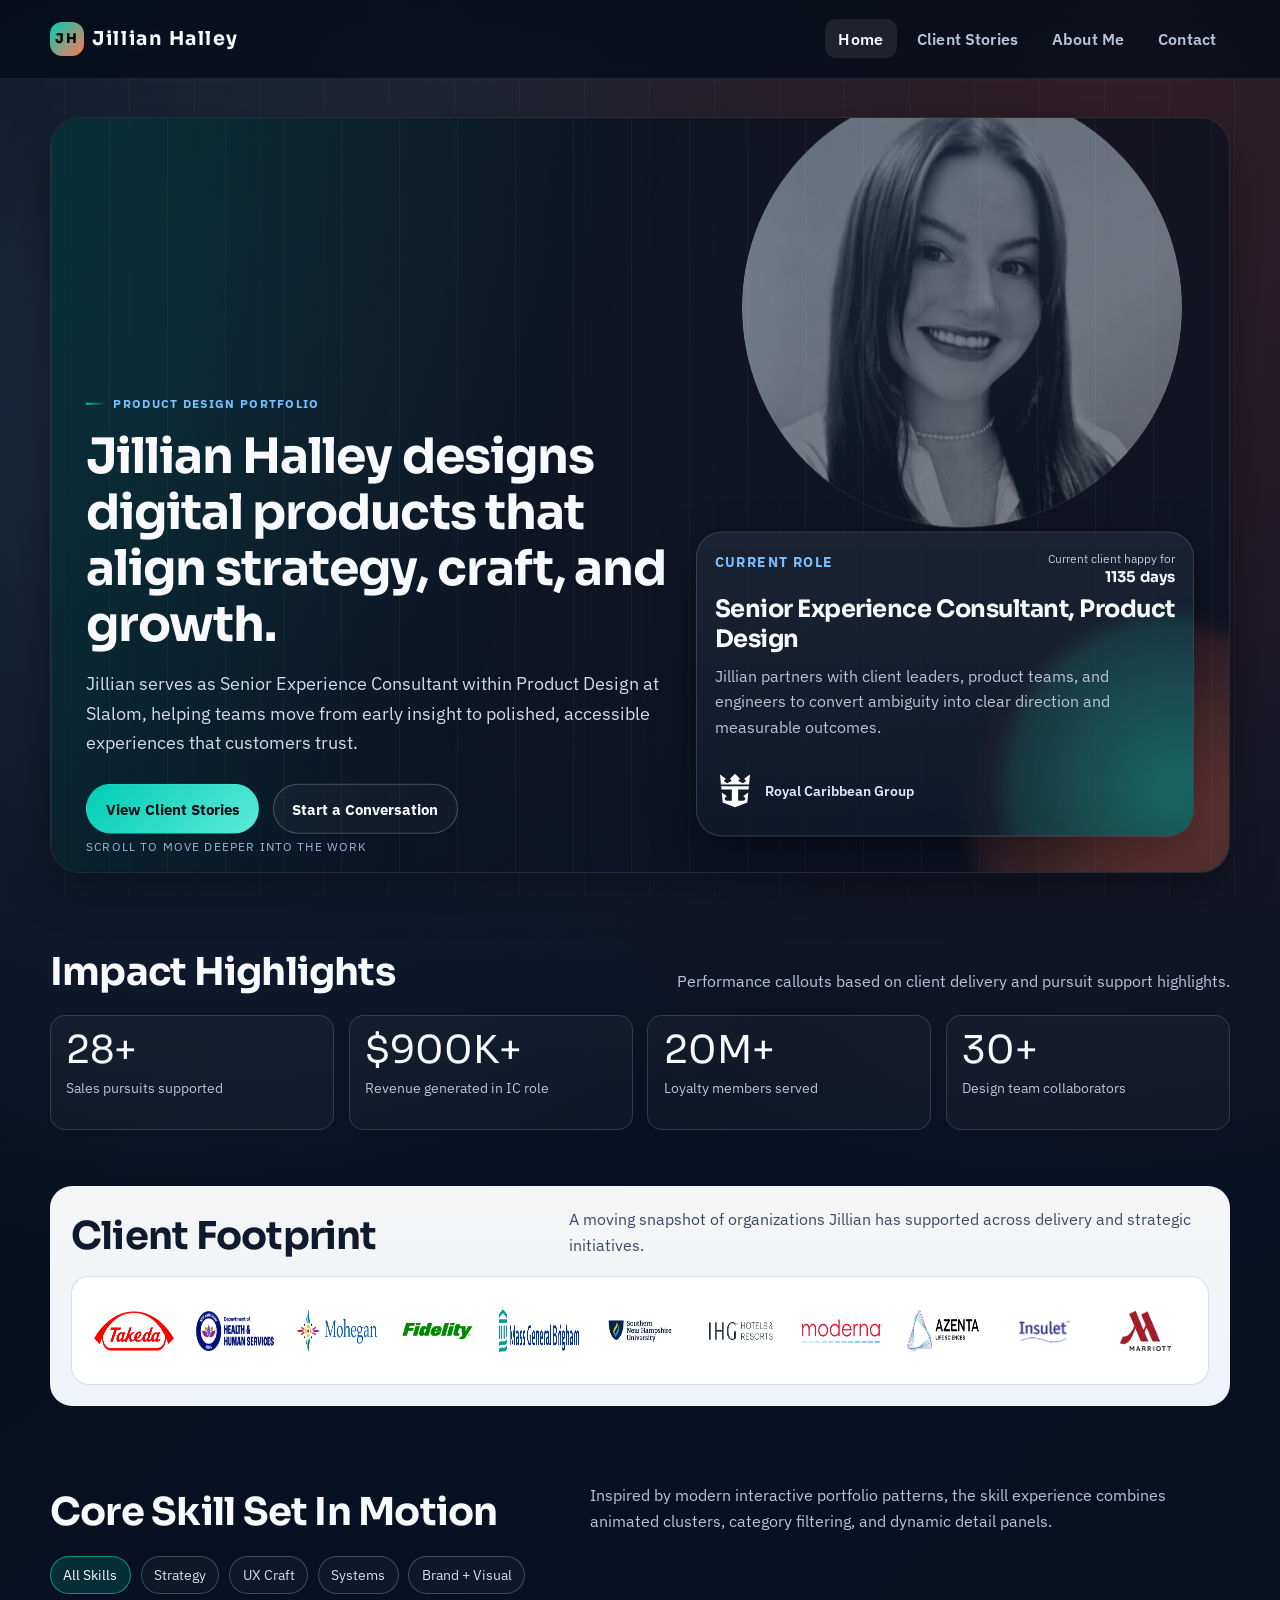
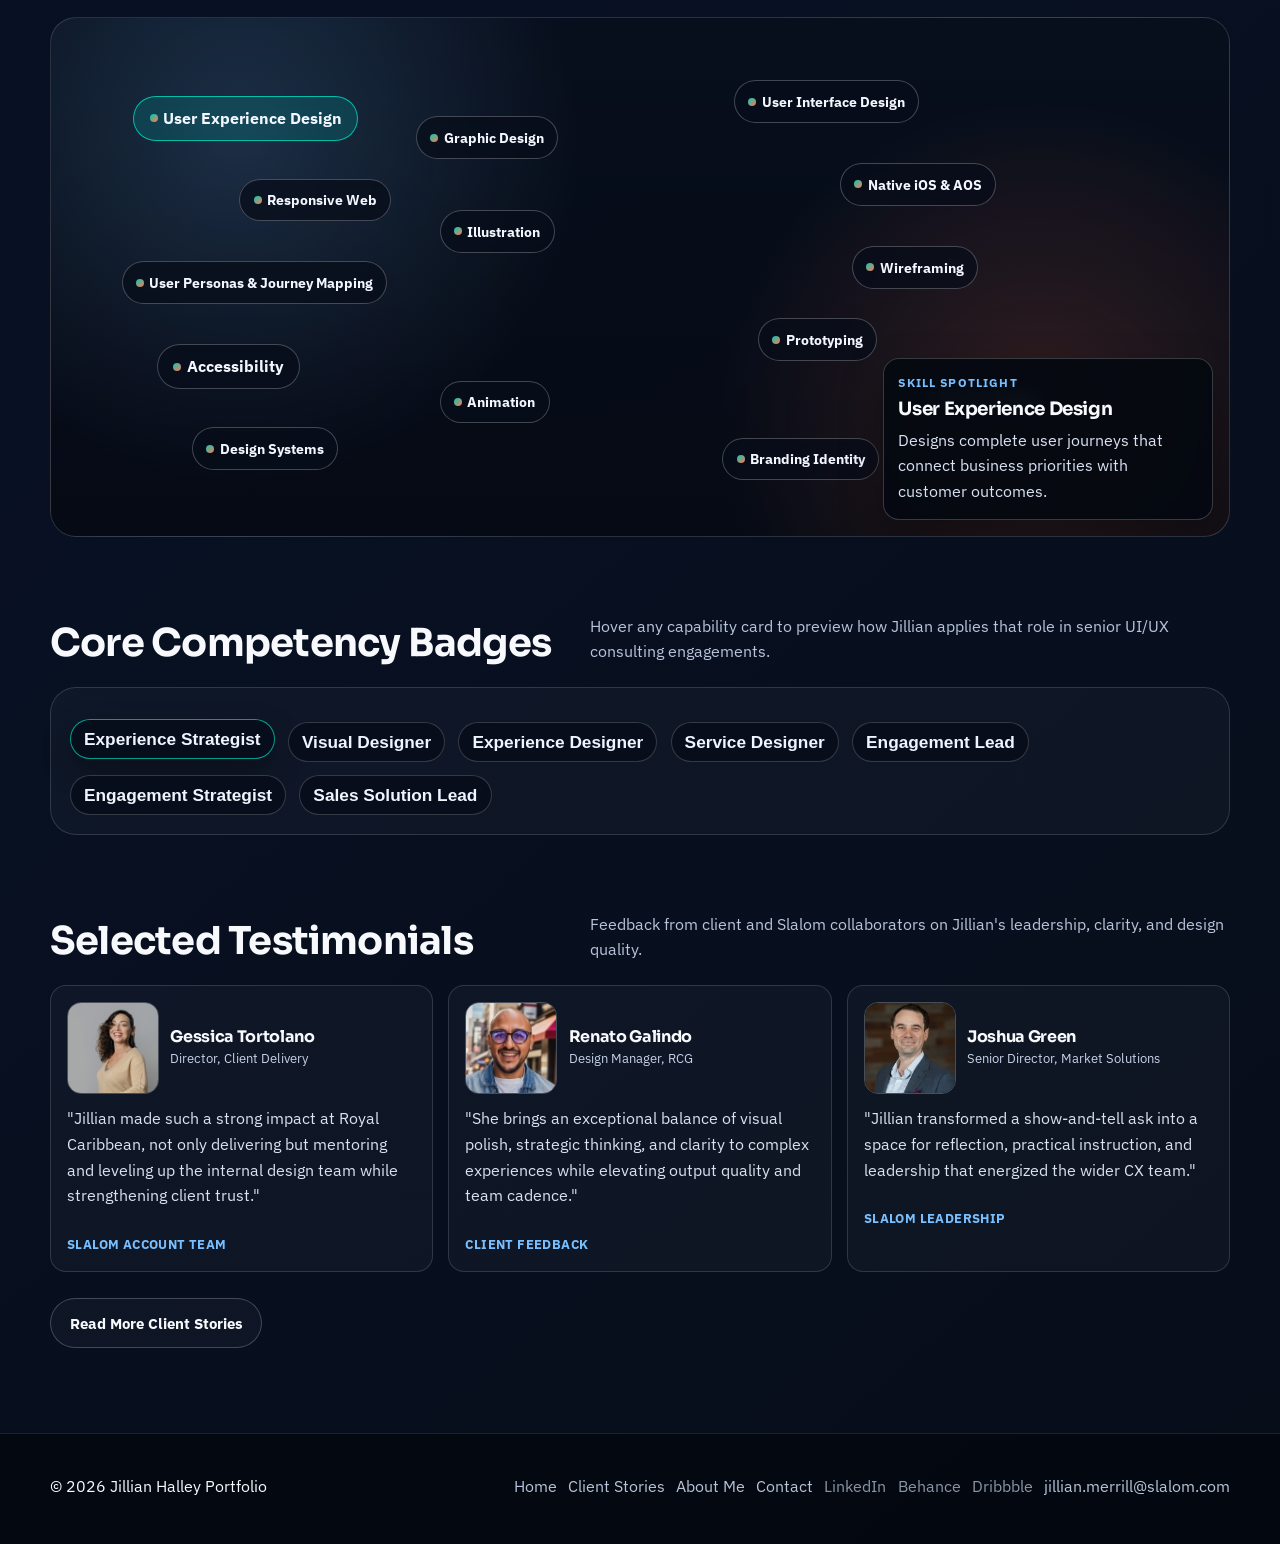
==== commit b3ca1a34: "Update client logo display and enhance styling for improved layout" ====
--- a/index.html
+++ b/index.html
@@ -74,7 +74,7 @@
                 src="assets/Logos/royal-caribbean-logo-crown-anchor-transparent-1.svg"
                 alt="Royal Caribbean logo"
               />
-              <p>Current client: Royal Caribbean Group</p>
+              <p>Royal Caribbean Group</p>
             </div>
           </div>
         </aside>
--- a/styles.css
+++ b/styles.css
@@ -256,7 +256,10 @@
   right: 4%;
   top: -4%;
   width: min(40vw, 440px);
+  aspect-ratio: 1 / 1;
   margin: 0;
+  overflow: hidden;
+  border-radius: 50%;
   opacity: 0.54;
   mix-blend-mode: screen;
 }
@@ -265,18 +268,18 @@
   content: '';
   position: absolute;
   inset: 0;
-  border-radius: 44% 56% 55% 45% / 46% 41% 59% 54%;
+  border-radius: 50%;
   background: linear-gradient(160deg, rgba(120, 191, 255, 0.27), rgba(0, 0, 0, 0));
   border: 1px solid rgba(255, 255, 255, 0.14);
 }
 
 .hero-silhouette img {
   width: 100%;
-  aspect-ratio: 4 / 5;
+  height: 100%;
   object-fit: cover;
   object-position: center 30%;
   filter: grayscale(1) contrast(1.2) brightness(0.82);
-  border-radius: 44% 56% 55% 45% / 46% 41% 59% 54%;
+  border-radius: 50%;
 }
 
 .hero-copy {
@@ -407,20 +410,21 @@
 
 .client-lockup {
   margin-top: 0.9rem;
-  border: 1px solid rgba(255, 255, 255, 0.16);
-  border-radius: 14px;
-  padding: 0.72rem 0.85rem;
-  background: rgba(255, 255, 255, 0.03);
+  display: inline-flex;
+  align-items: center;
+  gap: 0.65rem;
+  flex-wrap: wrap;
 }
 
 .client-lockup p {
-  margin: 0.55rem 0 0;
-  font-size: 0.82rem;
-  color: #d5e3fd;
+  margin: 0;
+  font-size: 0.9rem;
+  color: #e0ebff;
+  font-weight: 600;
 }
 
 .rc-logo-mark {
-  height: 46px;
+  height: 40px;
   width: auto;
   max-width: min(100%, 220px);
   object-fit: contain;
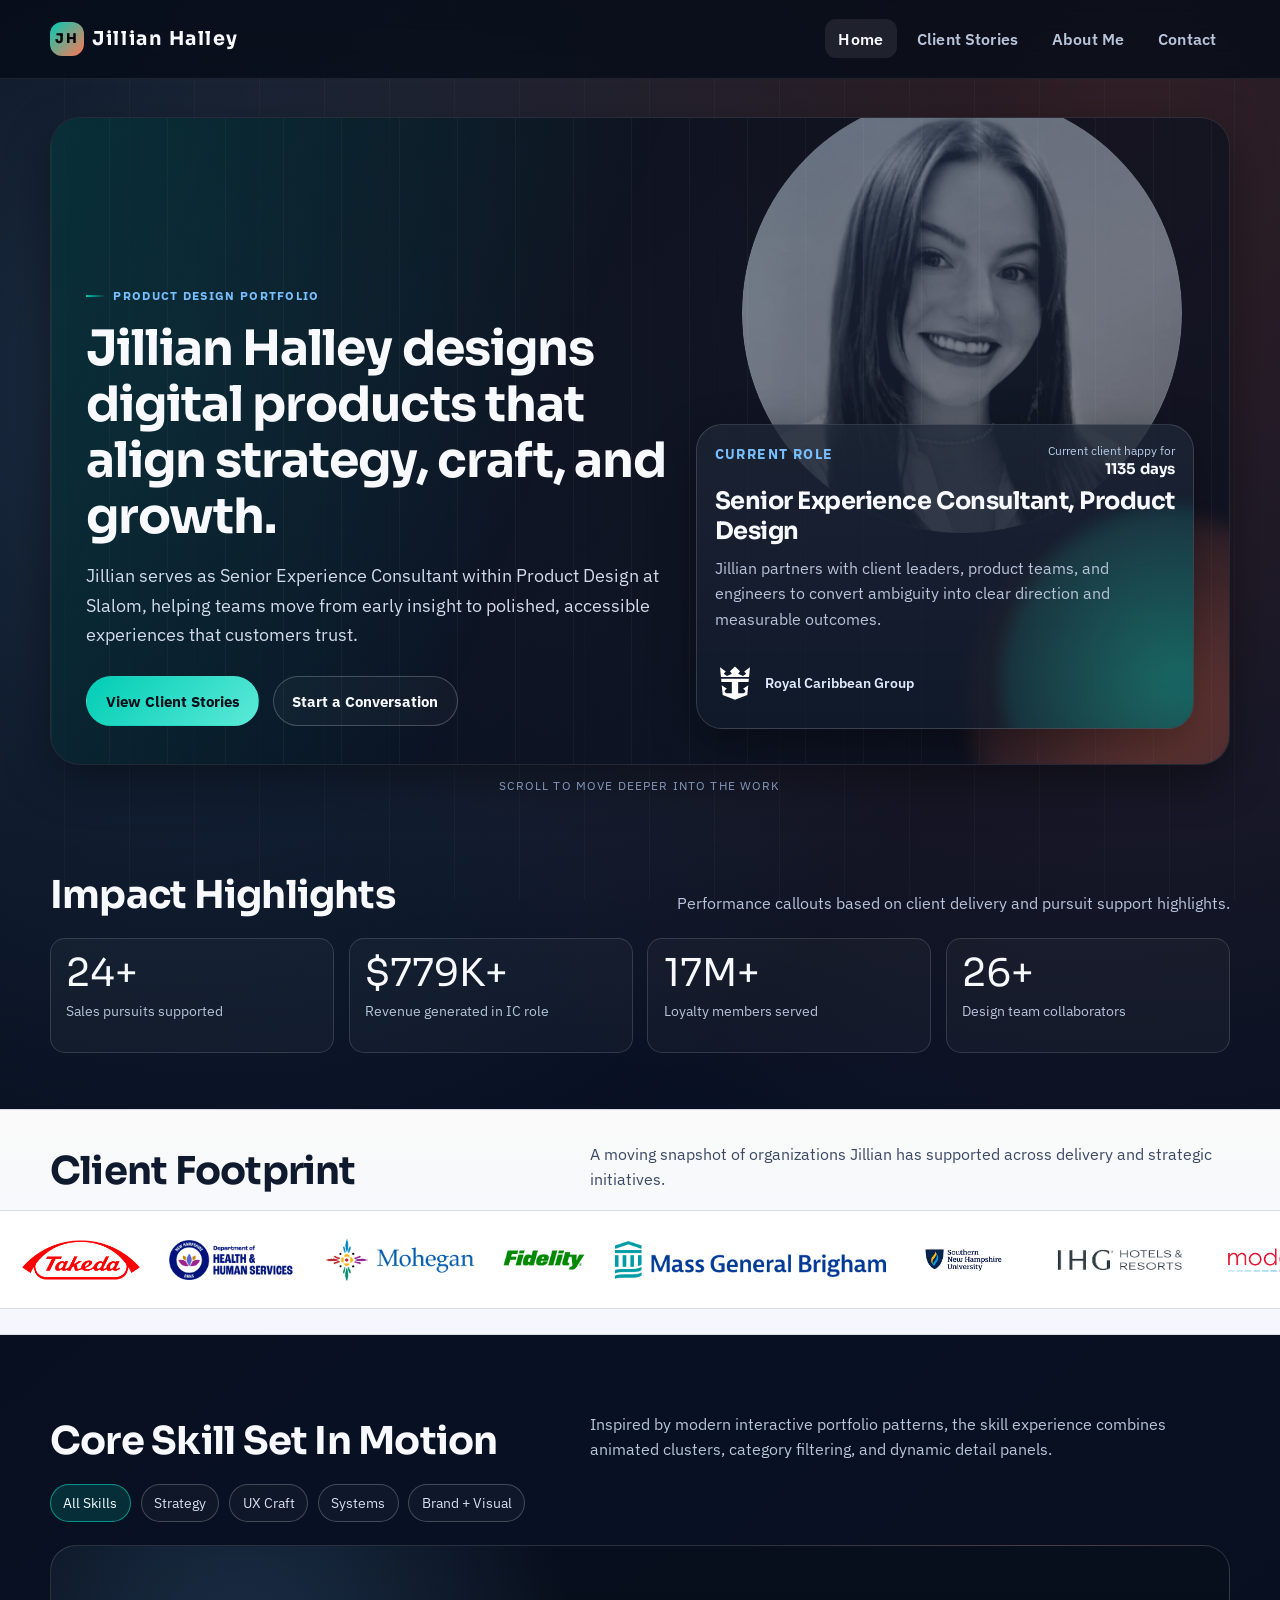
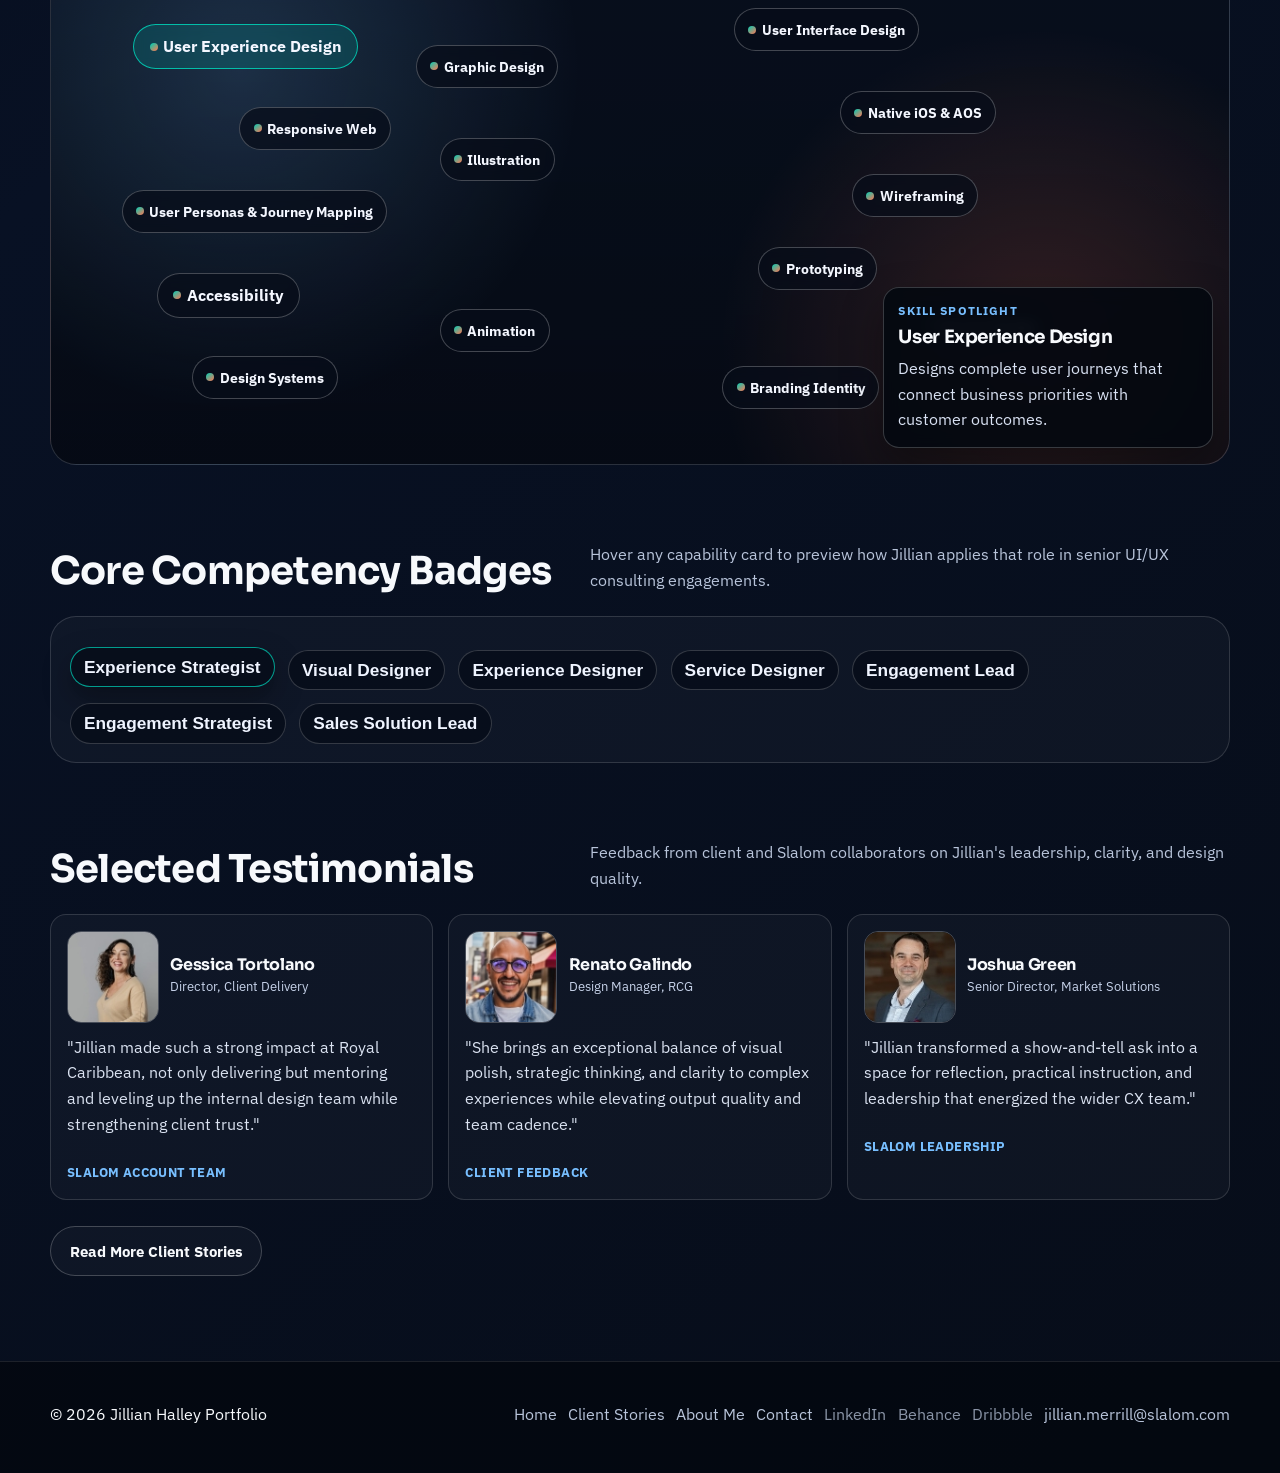
==== commit 193b3764: "Add courses and certifications section, enhance about page vibe bubble, and improve logo carousel st" ====
--- a/index.html
+++ b/index.html
@@ -79,8 +79,11 @@
           </div>
         </aside>
 
+      </section>
+
+      <div class="container">
         <p class="hero-scroll-cue">Scroll to move deeper into the work</p>
-      </section>
+      </div>
 
       <section class="container section-block reveal" aria-labelledby="impact-heading">
         <div class="section-head">
@@ -107,24 +110,39 @@
         </div>
       </section>
 
-      <section class="container section-block logo-carousel-section reveal" aria-labelledby="client-logos-heading">
-        <div class="section-head">
+      <section class="section-block logo-carousel-section reveal" aria-labelledby="client-logos-heading">
+        <div class="container section-head">
           <h2 id="client-logos-heading">Client Footprint</h2>
           <p>A moving snapshot of organizations Jillian has supported across delivery and strategic initiatives.</p>
         </div>
         <div class="logo-marquee" aria-label="Client logo carousel">
-          <div class="logo-row">
-            <span class="logo-item"><img src="assets/client-logos/takeda.png" alt="Takeda" style="--logo-h: 40px" /></span>
-            <span class="logo-item"><img src="assets/client-logos/bcg.png" alt="Boston Consulting Group" style="--logo-h: 40px" /></span>
-            <span class="logo-item"><img src="assets/client-logos/mohegan.png" alt="Mohegan" style="--logo-h: 42px" /></span>
-            <span class="logo-item"><img src="assets/client-logos/fidelity.png" alt="Fidelity" style="--logo-h: 40px" /></span>
-            <span class="logo-item"><img src="assets/client-logos/mass-general-brigham.png" alt="Mass General Brigham" style="--logo-h: 44px" /></span>
-            <span class="logo-item"><img src="assets/client-logos/bny.png" alt="BNY" style="--logo-h: 42px" /></span>
-            <span class="logo-item"><img src="assets/client-logos/snhu.png" alt="Southern New Hampshire University" style="--logo-h: 46px" /></span>
-            <span class="logo-item"><img src="assets/client-logos/ihg.png" alt="IHG Hotels and Resorts" style="--logo-h: 40px" /></span>
-            <span class="logo-item"><img src="assets/client-logos/moderna.png" alt="Moderna" style="--logo-h: 42px" /></span>
-            <span class="logo-item"><img src="assets/client-logos/insulet.png" alt="Insulet" style="--logo-h: 42px" /></span>
-            <span class="logo-item"><img src="assets/client-logos/marriott.png" alt="Marriott" style="--logo-h: 40px" /></span>
+          <div class="logo-track">
+            <div class="logo-row">
+              <span class="logo-item"><img src="assets/client-logos/takeda.png" alt="Takeda" style="--logo-h: 40px" /></span>
+              <span class="logo-item"><img src="assets/client-logos/bcg.png" alt="Boston Consulting Group" style="--logo-h: 40px" /></span>
+              <span class="logo-item"><img src="assets/client-logos/mohegan.png" alt="Mohegan" style="--logo-h: 42px" /></span>
+              <span class="logo-item"><img src="assets/client-logos/fidelity.png" alt="Fidelity" style="--logo-h: 46px" /></span>
+              <span class="logo-item"><img src="assets/client-logos/mass-general-brigham.png" alt="Mass General Brigham" style="--logo-h: 38px" /></span>
+              <span class="logo-item"><img src="assets/client-logos/bny.png" alt="BNY" style="--logo-h: 42px" /></span>
+              <span class="logo-item"><img src="assets/client-logos/snhu.png" alt="Southern New Hampshire University" style="--logo-h: 52px" /></span>
+              <span class="logo-item"><img src="assets/client-logos/ihg.png" alt="IHG Hotels and Resorts" style="--logo-h: 40px" /></span>
+              <span class="logo-item"><img src="assets/client-logos/moderna.png" alt="Moderna" style="--logo-h: 42px" /></span>
+              <span class="logo-item"><img src="assets/client-logos/insulet.png" alt="Insulet" style="--logo-h: 48px" /></span>
+              <span class="logo-item"><img src="assets/client-logos/marriott.png" alt="Marriott" style="--logo-h: 40px" /></span>
+            </div>
+            <div class="logo-row" aria-hidden="true">
+              <span class="logo-item"><img src="assets/client-logos/takeda.png" alt="" style="--logo-h: 40px" /></span>
+              <span class="logo-item"><img src="assets/client-logos/bcg.png" alt="" style="--logo-h: 40px" /></span>
+              <span class="logo-item"><img src="assets/client-logos/mohegan.png" alt="" style="--logo-h: 42px" /></span>
+              <span class="logo-item"><img src="assets/client-logos/fidelity.png" alt="" style="--logo-h: 46px" /></span>
+              <span class="logo-item"><img src="assets/client-logos/mass-general-brigham.png" alt="" style="--logo-h: 38px" /></span>
+              <span class="logo-item"><img src="assets/client-logos/bny.png" alt="" style="--logo-h: 42px" /></span>
+              <span class="logo-item"><img src="assets/client-logos/snhu.png" alt="" style="--logo-h: 52px" /></span>
+              <span class="logo-item"><img src="assets/client-logos/ihg.png" alt="" style="--logo-h: 40px" /></span>
+              <span class="logo-item"><img src="assets/client-logos/moderna.png" alt="" style="--logo-h: 42px" /></span>
+              <span class="logo-item"><img src="assets/client-logos/insulet.png" alt="" style="--logo-h: 48px" /></span>
+              <span class="logo-item"><img src="assets/client-logos/marriott.png" alt="" style="--logo-h: 40px" /></span>
+            </div>
           </div>
         </div>
       </section>
--- a/styles.css
+++ b/styles.css
@@ -211,7 +211,7 @@
   grid-template-columns: 1.08fr 0.92fr;
   gap: 1.6rem;
   align-items: end;
-  min-height: min(84vh, 760px);
+  min-height: min(72vh, 680px);
   border: 1px solid rgba(255, 255, 255, 0.1);
   border-radius: 30px;
   overflow: hidden;
@@ -452,15 +452,13 @@
 }
 
 .hero-scroll-cue {
-  position: absolute;
-  left: 2.2rem;
-  bottom: 1rem;
-  margin: 0;
+  position: static;
+  margin: 0.75rem 0 0;
   font-size: 0.72rem;
   text-transform: uppercase;
   letter-spacing: 0.1em;
   color: #9db5dd;
-  z-index: 3;
+  text-align: center;
   animation: pulseCue 2.8s ease-in-out infinite;
 }
 
@@ -478,10 +476,11 @@
 
 .logo-carousel-section {
   margin-top: 3.5rem;
-  border: 1px solid rgba(255, 255, 255, 0.08);
-  border-radius: 22px;
-  padding: 1.25rem;
-  background: linear-gradient(180deg, rgba(255, 255, 255, 0.96), rgba(244, 248, 255, 0.98));
+  padding: 2rem 0 1.55rem;
+  background: linear-gradient(180deg, rgba(255, 255, 255, 0.98), rgba(246, 249, 255, 0.99));
+  border-top: 1px solid rgba(16, 26, 47, 0.12);
+  border-bottom: 1px solid rgba(16, 26, 47, 0.12);
+  overflow: hidden;
 }
 
 .logo-carousel-section .section-head h2 {
@@ -494,39 +493,55 @@
 
 .logo-marquee {
   margin-top: 1.1rem;
-  overflow-x: auto;
-  overflow-y: hidden;
-  border: 1px solid rgba(16, 26, 47, 0.14);
-  border-radius: 18px;
-  padding: 1.05rem 1.1rem;
+  overflow: hidden;
+  border-top: 1px solid rgba(16, 26, 47, 0.14);
+  border-bottom: 1px solid rgba(16, 26, 47, 0.14);
+  padding: 0.9rem 0;
   background: #ffffff;
 }
 
+.logo-track {
+  display: flex;
+  width: max-content;
+  animation: logoMarquee 34s linear infinite;
+  will-change: transform;
+}
+
 .logo-row {
-  display: grid;
-  grid-template-columns: repeat(11, minmax(0, 1fr));
+  display: flex;
   align-items: center;
-  gap: clamp(0.45rem, 0.9vw, 0.9rem);
-  min-width: 1000px;
-  width: 100%;
-  margin: 0 auto;
+  gap: clamp(1.2rem, 2.3vw, 2.2rem);
+  padding: 0 1.4rem;
+  flex-shrink: 0;
 }
 
 .logo-item {
   display: flex;
   align-items: center;
   justify-content: center;
-  height: 74px;
-  padding: 0 0.3rem;
+  flex: 0 0 auto;
+  min-width: max-content;
+  height: 68px;
 }
 
 .logo-item img {
   height: var(--logo-h, 46px);
   width: auto;
-  max-width: 100%;
+  max-height: 100%;
+  max-width: none;
+  object-fit: contain;
+  aspect-ratio: auto;
   opacity: 1;
   filter: none;
-  mix-blend-mode: multiply;
+}
+
+@keyframes logoMarquee {
+  from {
+    transform: translateX(0);
+  }
+  to {
+    transform: translateX(-50%);
+  }
 }
 
 .stat-grid {
@@ -1178,6 +1193,7 @@
 }
 
 .about-photo {
+  position: relative;
   border-radius: 22px;
   overflow: hidden;
   border: 1px solid rgba(255, 255, 255, 0.25);
@@ -1188,6 +1204,33 @@
   width: 100%;
   height: 100%;
   object-fit: cover;
+}
+
+.about-vibe-bubble {
+  position: absolute;
+  top: 0.85rem;
+  right: 0.7rem;
+  margin: 0;
+  padding: 0.45rem 0.75rem;
+  border-radius: 999px;
+  background: #39ff14;
+  color: #041006;
+  border: 1px solid rgba(4, 16, 6, 0.5);
+  font-size: 0.72rem;
+  font-weight: 800;
+  letter-spacing: 0.01em;
+  box-shadow: 0 0 0 1px rgba(57, 255, 20, 0.35), 0 8px 24px rgba(0, 0, 0, 0.35);
+  animation: floatBubble 3.2s ease-in-out infinite;
+}
+
+@keyframes floatBubble {
+  0%,
+  100% {
+    transform: translateY(0);
+  }
+  50% {
+    transform: translateY(-5px);
+  }
 }
 
 .about-copy {
@@ -1204,6 +1247,19 @@
 
 .about-copy p + p {
   margin-top: 0.85rem;
+}
+
+.certs-placeholder {
+  margin-top: 1rem;
+  border: 1px dashed rgba(120, 191, 255, 0.45);
+  border-radius: 16px;
+  padding: 1rem 1.1rem;
+  background: rgba(12, 24, 44, 0.44);
+}
+
+.certs-placeholder p {
+  margin: 0;
+  color: #d5e2f8;
 }
 
 .timeline {
@@ -1388,9 +1444,15 @@
     opacity: 0.45;
   }
 
+  .about-vibe-bubble {
+    top: 0.65rem;
+    right: 0.6rem;
+    font-size: 0.68rem;
+  }
+
   .hero-scroll-cue {
-    left: 1.4rem;
-    bottom: 0.65rem;
+    margin-top: 0.65rem;
+    text-align: left;
   }
 
   .panel-topline {
@@ -1402,12 +1464,12 @@
   }
 
   .logo-row {
-    min-width: 920px;
-    gap: 0.65rem;
+    gap: 1.5rem;
+    padding: 0 1rem;
   }
 
   .logo-item {
-    height: 66px;
+    height: 62px;
   }
 
   .capability-grid {
@@ -1452,13 +1514,20 @@
     right: -13%;
   }
 
+  .about-vibe-bubble {
+    top: 0.55rem;
+    right: 0.5rem;
+    font-size: 0.64rem;
+    padding: 0.38rem 0.62rem;
+  }
+
   .hero-copy {
     padding-top: 0.85rem;
   }
 
   .hero-scroll-cue {
-    position: static;
-    margin-top: 0.75rem;
+    margin-top: 0.6rem;
+    text-align: left;
   }
 
   .panel-topline {
@@ -1472,19 +1541,24 @@
 
   .logo-marquee {
     margin-top: 0.9rem;
+    padding: 0.75rem 0;
+  }
+
+  .logo-track {
+    animation-duration: 28s;
   }
 
   .logo-row {
-    min-width: 760px;
-    gap: 0.8rem;
+    gap: 1.1rem;
+    padding: 0 0.8rem;
   }
 
   .logo-item {
-    height: 60px;
+    height: 56px;
   }
 
   .logo-item img {
-    max-width: 170px;
+    height: clamp(30px, var(--logo-h, 36px), 36px);
   }
 
   .menu-toggle {
@@ -1615,4 +1689,9 @@
   .skills-cursor-trail {
     display: none;
   }
-}
+
+  .logo-track {
+    animation: none;
+    transform: none;
+  }
+}
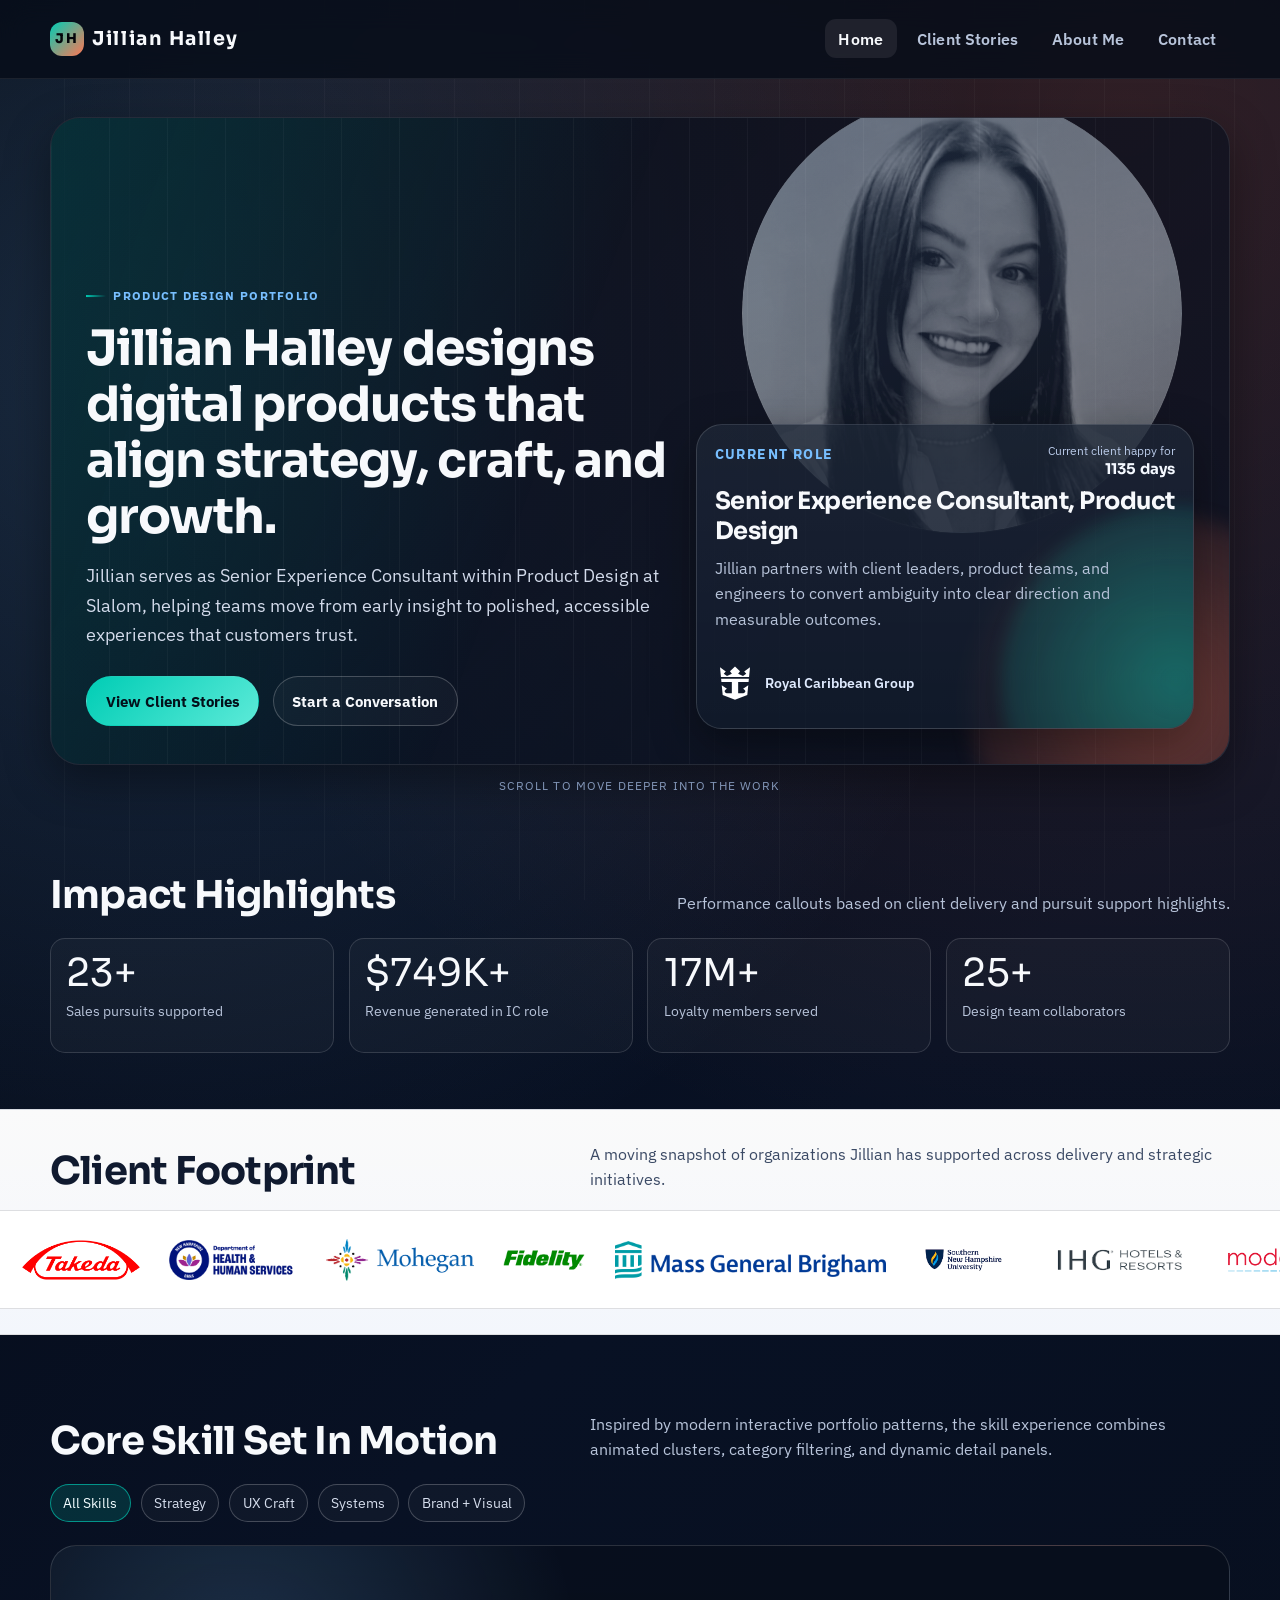
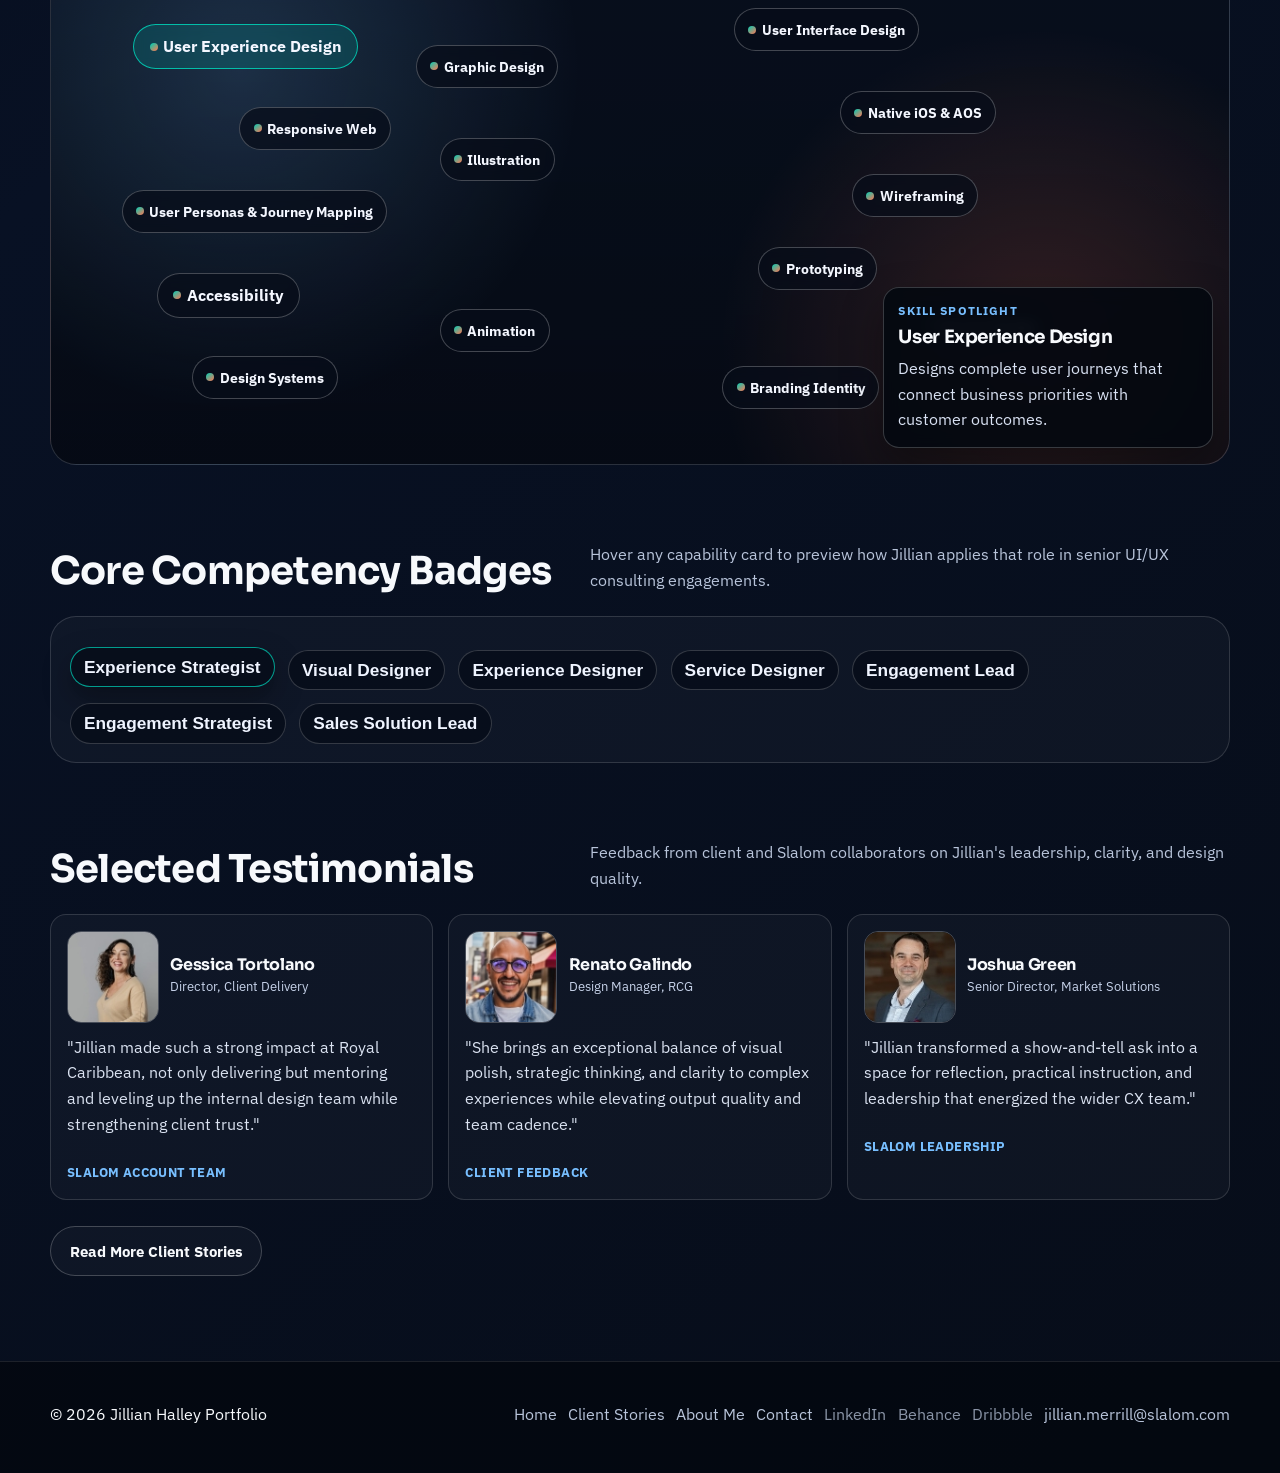
==== commit c8b78276: "Clean repo structure and fix public asset paths" ====
--- a/index.html
+++ b/index.html
@@ -36,7 +36,7 @@
         <div class="hero-atmosphere" aria-hidden="true">
           <div class="hero-grid-overlay" data-parallax data-depth="0.04"></div>
           <figure class="hero-silhouette" data-parallax data-depth="0.16">
-            <img src="Jillian_Profile_Photo.jpg" alt="" />
+            <img src="assets/jillian-profile-photo.jpg" alt="" />
           </figure>
           <div class="hero-gradient-orb" data-parallax data-depth="0.1"></div>
         </div>
